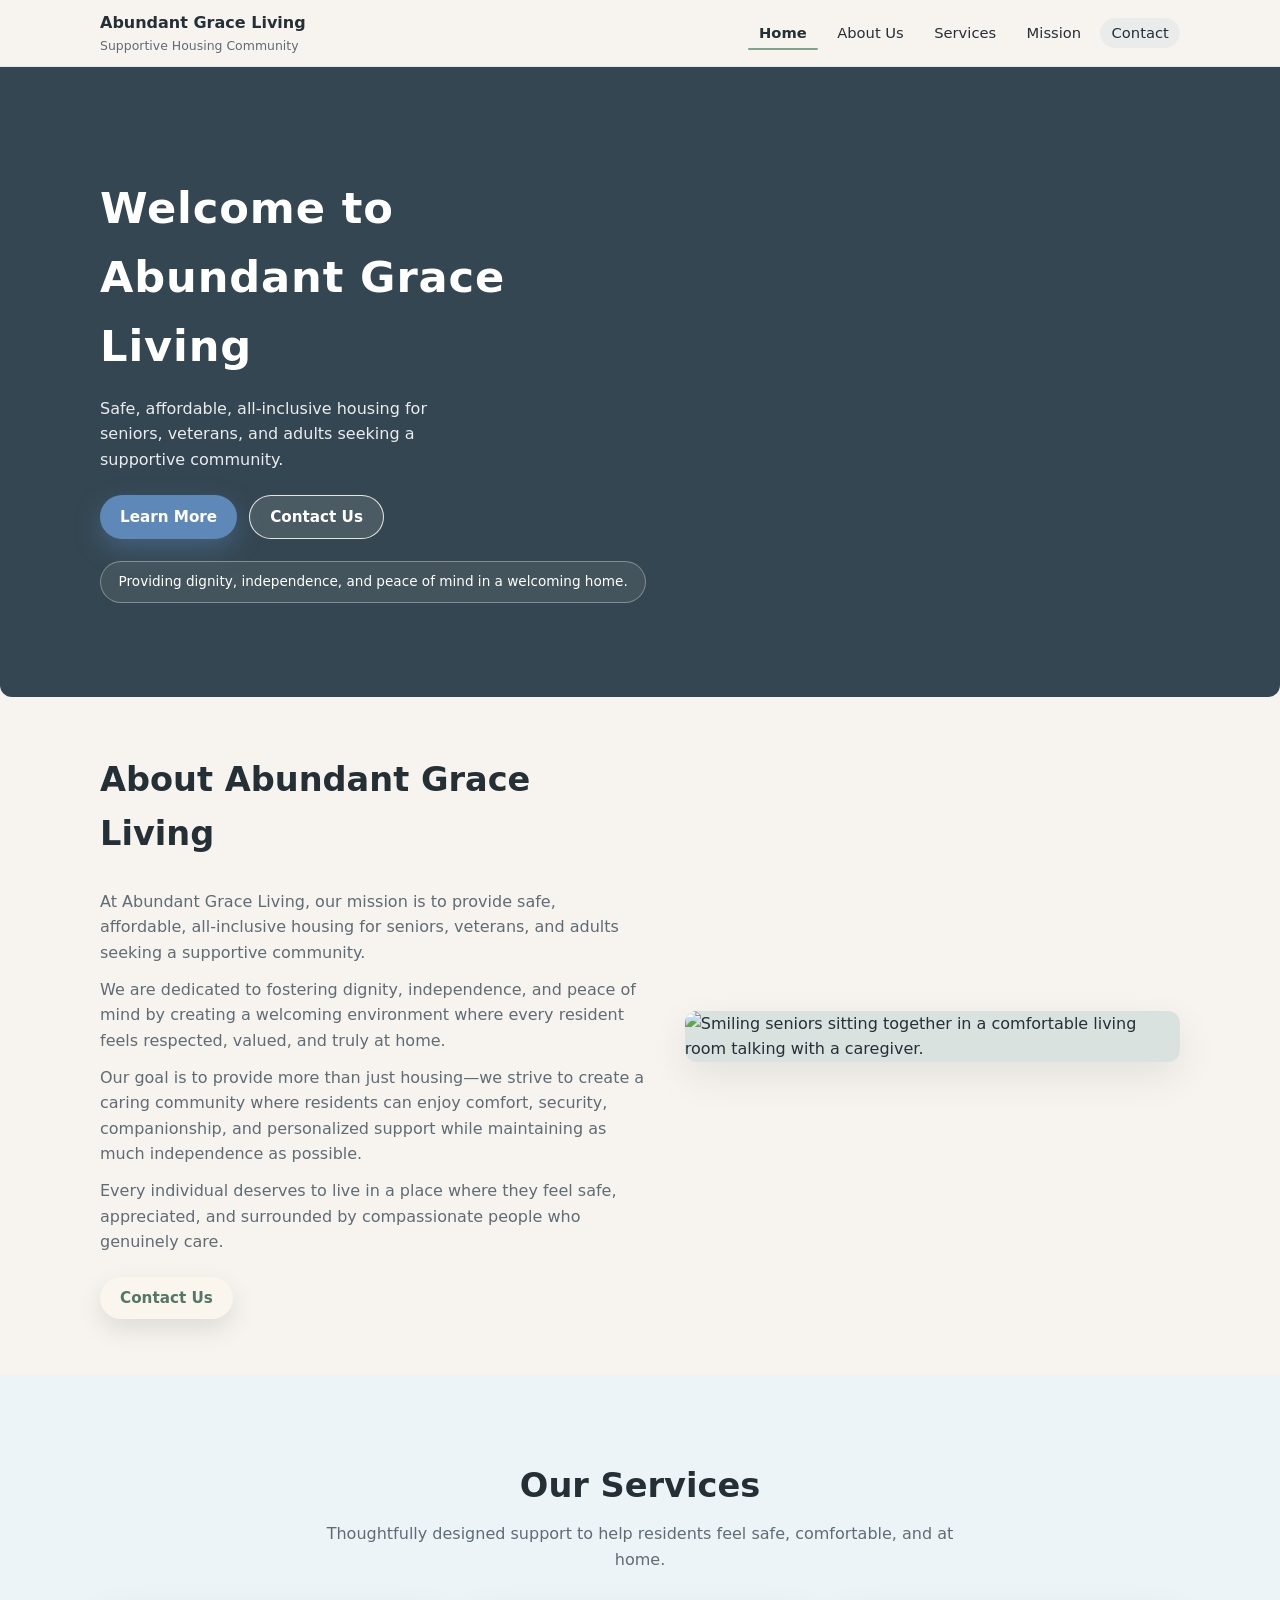
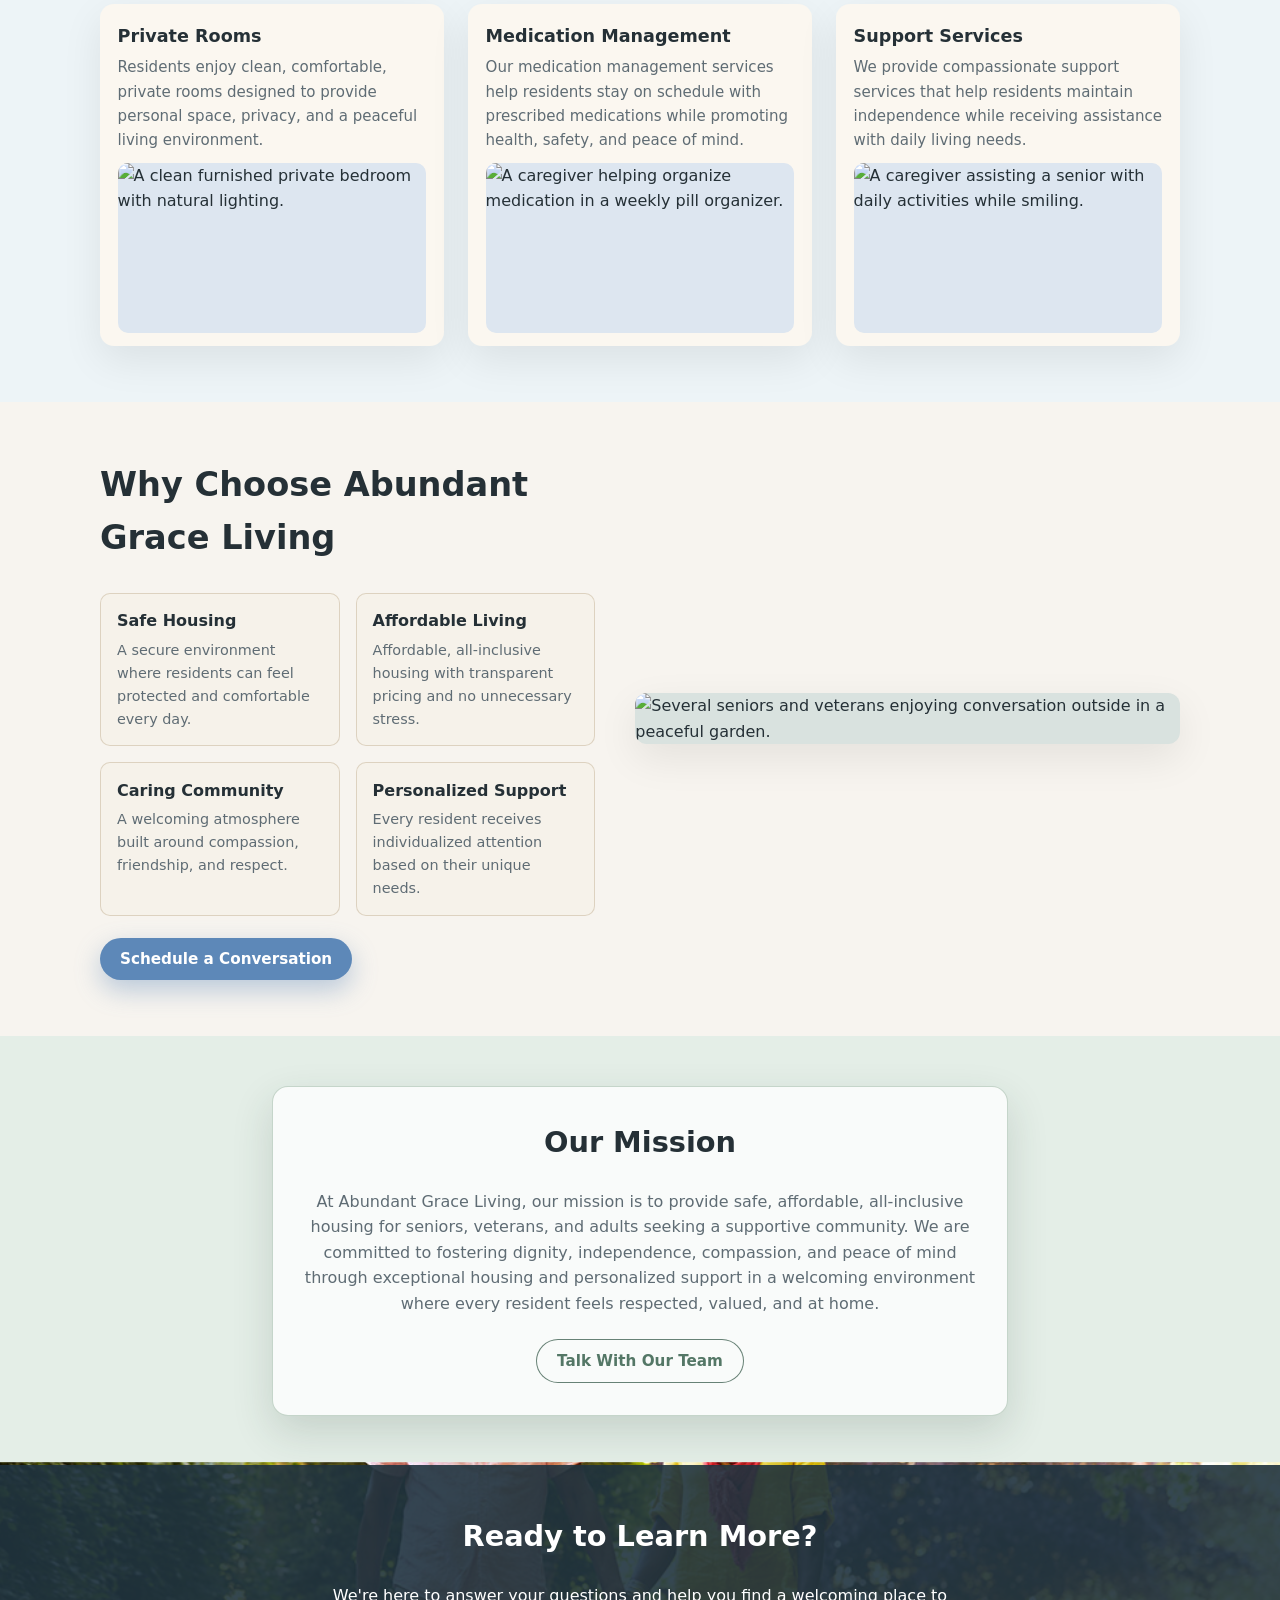
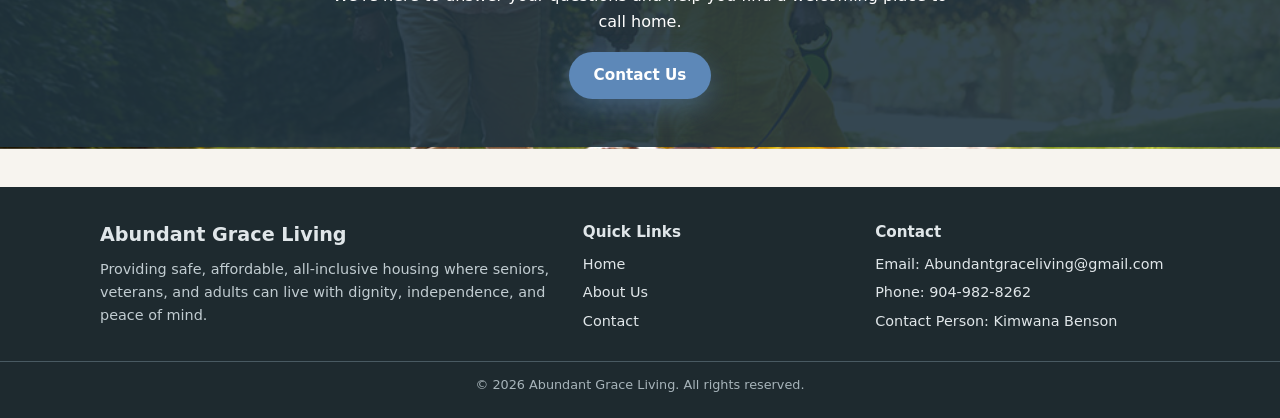
==== index.html @ 706b89cb "Update index.html" ====
<!DOCTYPE html>
<html lang="en">
<head>
  <meta charset="UTF-8" />
  <title>Abundant Grace Living | Safe, Supportive Housing Community</title>
  <meta name="viewport" content="width=device-width, initial-scale=1" />
  <meta
    name="description"
    content="Abundant Grace Living provides safe, affordable, all-inclusive housing for seniors, veterans, and adults seeking a supportive community."
  />
  <link rel="stylesheet" href="styles.css" />
</head>
<body>
  <header class="site-header" aria-label="Main navigation">
    <a class="skip-link" href="#main-content">Skip to main content</a>
    <div class="header-inner">
      <a href="index.html" class="brand" aria-label="Abundant Grace Living home">
        <div class="brand-text">
          <span class="brand-title">Abundant Grace Living</span>
          <span class="brand-subtitle">Supportive Housing Community</span>
        </div>
      </a>

      <button
        class="nav-toggle"
        aria-expanded="false"
        aria-label="Toggle navigation"
      >
        <span class="nav-toggle-bar"></span>
        <span class="nav-toggle-bar"></span>
        <span class="nav-toggle-bar"></span>
      </button>

      <nav class="main-nav" aria-label="Primary">
        <ul>
          <li><a href="index.html" class="nav-link nav-link-active">Home</a></li>
          <li><a href="#about" class="nav-link">About Us</a></li>
          <li><a href="#services" class="nav-link">Services</a></li>
          <li><a href="#mission" class="nav-link">Mission</a></li>
          <li><a href="contact.html" class="nav-link nav-link-accent">Contact</a></li>
        </ul>
      </nav>
    </div>
  </header>

  <main id="main-content">
    <!-- Hero -->
    <section
      class="hero"
      aria-labelledby="hero-heading"
    >
      <div class="hero-media" aria-hidden="true">
        <div
          class="hero-image"
          role="img"
          aria-label="A beautiful modern residential home at sunrise with happy seniors walking outside, green landscaping, and warm lighting."
          style="background-image: url('/AGLS/hero-home.jpg');"
        ></div>
        <div class="hero-overlay"></div>
      </div>
      <div class="hero-content container animate-on-scroll">
        <h1 id="hero-heading">Welcome to Abundant Grace Living</h1>
        <p class="hero-subtitle">
          Safe, affordable, all-inclusive housing for seniors, veterans, and adults
          seeking a supportive community.
        </p>
        <div class="hero-actions">
          <a href="#about" class="btn btn-primary">Learn More</a>
          <a href="contact.html" class="btn btn-outline">Contact Us</a>
        </div>
        <div class="hero-pill">
          Providing dignity, independence, and peace of mind in a welcoming home.
        </div>
      </div>
    </section>


    <section id="about" class="section section-light" aria-labelledby="about-heading">
      <div class="container section-grid">
        <div class="section-text animate-on-scroll">
          <h2 id="about-heading">About Abundant Grace Living</h2>
          <p>
            At Abundant Grace Living, our mission is to provide safe, affordable,
            all-inclusive housing for seniors, veterans, and adults seeking a
            supportive community.
          </p>
          <p>
            We are dedicated to fostering dignity, independence, and peace of mind
            by creating a welcoming environment where every resident feels
            respected, valued, and truly at home.
          </p>
          <p>
            Our goal is to provide more than just housing—we strive to create a
            caring community where residents can enjoy comfort, security,
            companionship, and personalized support while maintaining as much
            independence as possible.
          </p>
          <p>
            Every individual deserves to live in a place where they feel safe,
            appreciated, and surrounded by compassionate people who genuinely care.
          </p>
          <div class="inline-cta">
            <a href="contact.html" class="btn btn-secondary">Contact Us</a>
          </div>
        </div>
        <div class="section-media animate-on-scroll">
          <figure class="image-card">
            <img
              src="/AGLS/about-community.jpg"
              alt="Smiling seniors sitting together in a comfortable living room talking with a caregiver."
              loading="lazy"
            />
          </figure>
        </div>
      </div>
    </section>

    <section
      id="services"
      class="section section-soft"
      aria-labelledby="services-heading"
    >
      <div class="container">
        <header class="section-header animate-on-scroll">
          <h2 id="services-heading">Our Services</h2>
          <p>
            Thoughtfully designed support to help residents feel safe, comfortable,
            and at home.
          </p>
        </header>

        <div class="card-grid">
          <!-- Private Rooms -->
          <article class="service-card animate-on-scroll">
            <div class="service-body">
              <h3>Private Rooms</h3>
              <p>
                Residents enjoy clean, comfortable, private rooms designed to
                provide personal space, privacy, and a peaceful living
                environment.
              </p>
            </div>
            <figure class="service-image">
              <img
                src="/AGLS/private-room.jpg"
                alt="A clean furnished private bedroom with natural lighting."
                loading="lazy"
              />
            </figure>
          </article>

          <!-- Medication Management -->
          <article class="service-card animate-on-scroll">
            <div class="service-body">
              <h3>Medication Management</h3>
              <p>
                Our medication management services help residents stay on schedule
                with prescribed medications while promoting health, safety, and
                peace of mind.
              </p>
            </div>
            <figure class="service-image">
              <img
                src="/AGLS/medication-management.jpg"
                alt="A caregiver helping organize medication in a weekly pill organizer."
                loading="lazy"
              />
            </figure>
          </article>


          <article class="service-card animate-on-scroll">
            <div class="service-body">
              <h3>Support Services</h3>
              <p>
                We provide compassionate support services that help residents
                maintain independence while receiving assistance with daily living
                needs.
              </p>
            </div>
            <figure class="service-image">
              <img
                src="/AGLS/support-services.jpg"
                alt="A caregiver assisting a senior with daily activities while smiling."
                loading="lazy"
              />
            </figure>
          </article>
        </div>
      </div>
    </section>


    <section
      class="section section-light"
      aria-labelledby="why-heading"
    >
      <div class="container section-grid section-grid-reverse">
        <div class="section-text animate-on-scroll">
          <h2 id="why-heading">Why Choose Abundant Grace Living</h2>
          <div class="feature-grid">
            <article class="feature-card">
              <h3>Safe Housing</h3>
              <p>
                A secure environment where residents can feel protected and
                comfortable every day.
              </p>
            </article>
            <article class="feature-card">
              <h3>Affordable Living</h3>
              <p>
                Affordable, all-inclusive housing with transparent pricing and no
                unnecessary stress.
              </p>
            </article>
            <article class="feature-card">
              <h3>Caring Community</h3>
              <p>
                A welcoming atmosphere built around compassion, friendship, and
                respect.
              </p>
            </article>
            <article class="feature-card">
              <h3>Personalized Support</h3>
              <p>
                Every resident receives individualized attention based on their
                unique needs.
              </p>
            </article>
          </div>
          <div class="inline-cta">
            <a href="contact.html" class="btn btn-primary">Schedule a Conversation</a>
          </div>
        </div>
        <div class="section-media animate-on-scroll">
          <figure class="image-card">
            <img
              src="/AGLS/happy-residents.jpg"
              alt="Several seniors and veterans enjoying conversation outside in a peaceful garden."
              loading="lazy"
            />
          </figure>
        </div>
      </div>
    </section>

    <!-- Mission -->
    <section
      id="mission"
      class="section section-mission"
      aria-labelledby="mission-heading"
    >
      <div class="container mission-inner animate-on-scroll">
        <h2 id="mission-heading">Our Mission</h2>
        <p>
          At Abundant Grace Living, our mission is to provide safe, affordable,
          all-inclusive housing for seniors, veterans, and adults seeking a
          supportive community. We are committed to fostering dignity,
          independence, compassion, and peace of mind through exceptional housing
          and personalized support in a welcoming environment where every resident
          feels respected, valued, and at home.
        </p>
        <a href="contact.html" class="btn btn-outline-light">
          Talk With Our Team
        </a>
      </div>
    </section>

    <!-- Call to Action -->
    <section
      class="section section-cta"
      aria-labelledby="cta-heading"
    >
      <div
        class="cta-background"
        role="img"
        aria-label="A welcoming front entrance of a beautiful residential home with warm evening lighting."
        style="background-image: url('/cta-home.jpg');"
      ></div>
      <div class="cta-overlay"></div>
      <div class="container cta-inner animate-on-scroll">
        <h2 id="cta-heading">Ready to Learn More?</h2>
        <p>
          We're here to answer your questions and help you find a welcoming place
          to call home.
        </p>
        <a href="contact.html" class="btn btn-primary btn-lg">
          Contact Us
        </a>
      </div>
    </section>
  </main>

  <footer class="site-footer" aria-label="Footer">
    <div class="container footer-grid">
      <div class="footer-brand">
        <h2>Abundant Grace Living</h2>
        <p class="footer-mission">
          Providing safe, affordable, all-inclusive housing where seniors,
          veterans, and adults can live with dignity, independence, and peace of
          mind.
        </p>
      </div>

      <nav class="footer-nav" aria-label="Quick links">
        <h3>Quick Links</h3>
        <ul>
          <li><a href="index.html">Home</a></li>
          <li><a href="#about">About Us</a></li>
          <li><a href="contact.html">Contact</a></li>
        </ul>
      </nav>

      <div class="footer-contact">
        <h3>Contact</h3>
        <ul>
          <li>
            Email:
            <a href="mailto:Abundantgraceliving@gmail.com">Abundantgraceliving@gmail.com</a>
          </li>
          <li>
            Phone:
            <a href="tel:19049828262">904-982-8262</a>
          </li>
          <li>Contact Person: Kimwana Benson</li>
        </ul>
      </div>
    </div>
    <div class="footer-bottom">
      <span>&copy; <span id="year"></span> Abundant Grace Living. All rights reserved.</span>
    </div>
  </footer>

  <script type="module" src="scripts.js"></script>
</body>
</html>
---- styles.css ----
/* Base styles */

:root {
  --color-bg: #f7f4ef;
  --color-bg-soft: #edf4f7;
  --color-bg-mission: #e2ede6;
  --color-sage: #7fa48b;
  --color-sage-deep: #547766;
  --color-blue-soft: #5d88b8;
  --color-gold: #c79b4b;
  --color-text: #253036;
  --color-text-muted: #5f6c74;
  --color-white: #ffffff;
  --shadow-soft: 0 14px 40px rgba(0, 0, 0, 0.08);
  --radius-card: 14px;
  --radius-pill: 999px;
  --transition-fast: 0.18s ease-out;
  --transition-med: 0.25s ease;
  --max-width: 1120px;
}

*,
*::before,
*::after {
  box-sizing: border-box;
}

html {
  scroll-behavior: smooth;
}

body {
  margin: 0;
  font-family: system-ui, -apple-system, BlinkMacSystemFont, "Segoe UI",
    sans-serif;
  color: var(--color-text);
  background-color: var(--color-bg);
  line-height: 1.6;
}

/* Accessibility */

.skip-link {
  position: absolute;
  left: 0.75rem;
  top: 0.75rem;
  padding: 0.5rem 0.75rem;
  background: var(--color-blue-soft);
  color: var(--color-white);
  border-radius: 999px;
  transform: translateY(-150%);
  transition: transform var(--transition-fast);
  z-index: 1000;
}

.skip-link:focus {
  transform: translateY(0);
}

/* Layout */

.container {
  width: 100%;
  max-width: var(--max-width);
  margin: 0 auto;
  padding: 0 1.25rem;
}

.section {
  padding: 3.5rem 0;
}

.section-light {
  background-color: var(--color-bg);
}

.section-soft {
  background-color: var(--color-bg-soft);
}

.section-header {
  text-align: center;
  max-width: 40rem;
  margin: 0 auto 2rem;
}

.section-header h2 {
  font-size: clamp(1.7rem, 2vw + 1rem, 2.1rem);
  margin-bottom: 0.5rem;
}

.section-header p {
  color: var(--color-text-muted);
  margin: 0;
}

.section-grid {
  display: grid;
  grid-template-columns: minmax(0, 1.1fr) minmax(0, 1fr);
  gap: 2.5rem;
  align-items: center;
}

.section-grid-reverse {
  grid-template-columns: minmax(0, 1fr) minmax(0, 1.1fr);
}

.section-text h2 {
  font-size: clamp(1.7rem, 2vw + 1rem, 2.1rem);
  margin-top: 0;
}

.section-text p {
  margin: 0 0 0.7rem;
  color: var(--color-text-muted);
}

.section-media {
  display: flex;
  justify-content: center;
}

/* Header / nav */

.site-header {
  position: sticky;
  top: 0;
  z-index: 50;
  backdrop-filter: blur(12px);
  background: rgba(247, 244, 239, 0.92);
  border-bottom: 1px solid rgba(192, 204, 209, 0.4);
}

.header-inner {
  max-width: var(--max-width);
  margin: 0 auto;
  padding: 0.65rem 1.25rem;
  display: flex;
  align-items: center;
  justify-content: space-between;
  gap: 1rem;
}

/* Brand */

.brand {
  display: inline-flex;
  align-items: center;
  text-decoration: none;
  color: inherit;
  gap: 0.65rem;
}

.brand-mark {
  width: 32px;
  height: 32px;
  border-radius: 10px;
  background-color: #f5ede1;
  border: 1px solid rgba(162, 144, 112, 0.55);
  box-shadow: 0 6px 18px rgba(0, 0, 0, 0.15);
  display: flex;
  align-items: center;
  justify-content: center;
  font-weight: 700;
  font-size: 0.9rem;
  color: var(--color-sage-deep);
}

.brand-text {
  display: flex;
  flex-direction: column;
}

.brand-title {
  font-weight: 600;
  font-size: 1rem;
}

.brand-subtitle {
  font-size: 0.78rem;
  color: var(--color-text-muted);
}

/* Nav */

.main-nav ul {
  display: flex;
  align-items: center;
  gap: 0.5rem;
  margin: 0;
  padding: 0;
  list-style: none;
}

.nav-link {
  position: relative;
  padding: 0.4rem 0.7rem;
  border-radius: 999px;
  text-decoration: none;
  font-size: 0.92rem;
  color: var(--color-text);
  transition: background-color var(--transition-fast), color var(--transition-fast),
    box-shadow var(--transition-fast), transform var(--transition-fast);
}

.nav-link::after {
  content: "";
  position: absolute;
  inset: auto 0 -2px;
  height: 2px;
  border-radius: 999px;
  background: var(--color-sage);
  transform: scaleX(0);
  transform-origin: center;
  transition: transform var(--transition-fast);
}

.nav-link:hover::after {
  transform: scaleX(1);
}

.nav-link:hover {
  background-color: rgba(126, 164, 139, 0.08);
}

.nav-link-active {
  font-weight: 600;
}

.nav-link-active::after {
  transform: scaleX(1);
}

.nav-link-accent {
  background: rgba(95, 136, 184, 0.08);
  border-radius: 999px;
}

.nav-link-accent.nav-link-active {
  background: var(--color-blue-soft);
  color: var(--color-white);
  box-shadow: 0 8px 20px rgba(93, 136, 184, 0.35);
}

/* Nav toggle (mobile) */

.nav-toggle {
  border: none;
  background: transparent;
  padding: 0.2rem;
  cursor: pointer;
  display: none;
}

.nav-toggle-bar {
  display: block;
  width: 20px;
  height: 2px;
  margin: 3px 0;
  border-radius: 999px;
  background-color: var(--color-text);
  transition: transform var(--transition-fast), opacity var(--transition-fast);
}

/* Hero */

.hero {
  position: relative;
  min-height: clamp(460px, 70vh, 640px);
  display: flex;
  align-items: center;
  color: var(--color-white);
}

.hero-media {
  position: absolute;
  inset: 0;
  overflow: hidden;
  border-radius: 0 0 12px 12px;
}

.hero-image {
  position: absolute;
  inset: 0;
  background-size: cover;
  background-position: center;
  transform: scale(1.04);
  transform-origin: center;
  filter: saturate(1.1) contrast(1.05);
}

.hero-overlay {
  position: absolute;
  inset: 0;
  background-color: rgba(26, 46, 60, 0.88);
}

/* Hero content */

.hero-content {
  position: relative;
  z-index: 1;
  padding: 4.25rem 1.25rem 3.5rem;
}

.hero-content h1 {
  max-width: 18ch;
  font-size: clamp(2rem, 3vw + 1rem, 2.7rem);
  margin: 0 0 0.9rem;
  letter-spacing: 0.02em;
}

.hero-subtitle {
  max-width: 38ch;
  font-size: 1rem;
  margin: 0 0 1.4rem;
  color: rgba(249, 251, 252, 0.92);
}

.hero-actions {
  display: flex;
  flex-wrap: wrap;
  gap: 0.75rem;
  margin-bottom: 1.4rem;
}

.hero-pill {
  display: inline-flex;
  align-items: center;
  gap: 0.3rem;
  padding: 0.55rem 1.1rem;
  border-radius: var(--radius-pill);
  background: rgba(247, 244, 239, 0.08);
  border: 1px solid rgba(230, 225, 214, 0.4);
  font-size: 0.85rem;
}

/* Buttons */

.btn {
  display: inline-flex;
  align-items: center;
  justify-content: center;
  padding: 0.55rem 1.25rem;
  border-radius: 999px;
  border: none;
  font-size: 0.95rem;
  font-weight: 600;
  text-decoration: none;
  cursor: pointer;
  transition: transform var(--transition-fast), box-shadow var(--transition-fast),
    background-color var(--transition-fast), color var(--transition-fast);
}

.btn-primary {
  background-color: var(--color-blue-soft);
  color: var(--color-white);
  box-shadow: 0 10px 26px rgba(93, 136, 184, 0.4);
}

.btn-primary:hover {
  transform: translateY(-1px);
  box-shadow: 0 18px 40px rgba(93, 136, 184, 0.5);
}

.btn-outline {
  border: 1px solid rgba(248, 244, 238, 0.9);
  background: rgba(245, 243, 237, 0.12);
  color: var(--color-white);
}

.btn-outline:hover {
  background: rgba(245, 243, 237, 0.22);
}

.btn-secondary {
  background: #faf6ee;
  color: var(--color-sage-deep);
  box-shadow: 0 10px 26px rgba(0, 0, 0, 0.1);
}

.btn-secondary:hover {
  background: #f7f3ea;
}

.btn-outline-light {
  border: 1px solid rgba(78, 109, 94, 0.85);
  background: rgba(250, 252, 251, 0.06);
  color: var(--color-sage-deep);
}

.btn-outline-light:hover {
  background: rgba(250, 252, 251, 0.12);
}

.btn-lg {
  padding-inline: 1.55rem;
  padding-block: 0.7rem;
}

/* Inline CTA */

.inline-cta {
  margin-top: 1.4rem;
  display: flex;
  flex-wrap: wrap;
  align-items: center;
  gap: 0.75rem;
}

.inline-note {
  font-size: 0.88rem;
  color: var(--color-text-muted);
}

/* Cards / images */

.image-card {
  border-radius: 12px;
  overflow: hidden;
  background: #d9e2df;
  box-shadow: var(--shadow-soft);
  margin: 0;
}

.image-card img {
  width: 100%;
  height: 100%;
  display: block;
  object-fit: cover;
}

/* Services */

.card-grid {
  display: grid;
  grid-template-columns: repeat(3, minmax(0, 1fr));
  gap: 1.5rem;
}

.service-card {
  background: #fbf7f0;
  border-radius: 14px;
  box-shadow: var(--shadow-soft);
  padding: 1.1rem 1.1rem 0.8rem;
  display: grid;
  grid-template-columns: auto;
  grid-template-rows: auto auto;
  gap: 0.7rem;
  min-height: 100%;
  transition: transform var(--transition-med), box-shadow var(--transition-med);
}

.service-card:hover {
  transform: translateY(-4px);
  box-shadow: 0 20px 46px rgba(0, 0, 0, 0.12);
}

.service-icon {
  width: 38px;
  height: 38px;
  border-radius: 12px;
  background-color: #f5ede1;
  display: flex;
  align-items: center;
  justify-content: center;
  color: var(--color-gold);
  font-size: 1.3rem;
}

.service-body h3 {
  font-size: 1.1rem;
  margin: 0 0 0.35rem;
}

.service-body p {
  margin: 0;
  color: var(--color-text-muted);
  font-size: 0.94rem;
}

.service-image {
  margin: 0;
  border-radius: 10px;
  overflow: hidden;
  background: #dde6f0;
}

.service-image img {
  display: block;
  width: 100%;
  height: 170px;
  object-fit: cover;
}

/* Simple icons using pseudo graphics */

.icon-bed::before,
.icon-medical::before,
.icon-hands::before {
  content: "";
  display: block;
}

.icon-bed::before {
  width: 22px;
  height: 14px;
  border-radius: 5px;
  background: linear-gradient(135deg, #f9f5ee, #f0e2cd);
  box-shadow: inset 0 0 0 1px rgba(164, 139, 101, 0.35);
  position: relative;
}

.icon-medical::before {
  width: 18px;
  height: 18px;
  border-radius: 6px;
  background: linear-gradient(145deg, #f7f2f2, #f2dcdc);
  box-shadow: inset 0 0 0 1px rgba(182, 114, 114, 0.5);
}

.icon-medical::after {
  content: "";
  position: relative;
  display: block;
  width: 10px;
  height: 2px;
  background: #b65151;
  border-radius: 999px;
  box-shadow: 0 4px 0 #b65151;
  top: -7px;
  left: 4px;
}

.icon-hands::before {
  width: 22px;
  height: 14px;
  border-radius: 999px 999px 4px 4px;
  background: linear-gradient(145deg, #f5ebe0, #e7d1ba);
  box-shadow: inset 0 -1px 0 rgba(161, 122, 82, 0.6);
}

/* Features */

.feature-grid {
  display: grid;
  grid-template-columns: repeat(2, minmax(0, 1fr));
  gap: 1rem;
  margin-top: 1.5rem;
}

.feature-card {
  background: #f6f2ea;
  border-radius: 10px;
  padding: 0.9rem 1rem;
  border: 1px solid rgba(206, 191, 166, 0.6);
}

.feature-card h3 {
  margin: 0 0 0.3rem;
  font-size: 1rem;
}

.feature-card p {
  margin: 0;
  color: var(--color-text-muted);
  font-size: 0.9rem;
}

/* Mission */

.section-mission {
  background: #e4eee7;
  padding: 3.1rem 0;
}

.mission-inner {
  max-width: 46rem;
  margin: 0 auto;
  text-align: center;
  background: #f9fbfa;
  border-radius: 16px;
  padding: 2rem 1.8rem;
  border: 1px solid rgba(163, 189, 171, 0.6);
  box-shadow: 0 16px 40px rgba(38, 61, 51, 0.16);
}

.mission-inner h2 {
  margin-top: 0;
  font-size: 1.8rem;
}

.mission-inner p {
  margin: 0 0 1.4rem;
  color: var(--color-text-muted);
}

/* CTA */

.section-cta {
  position: relative;
  padding: 3rem 0;
  color: var(--color-white);
}

.cta-background {
  position: absolute;
  inset: 0;
  background-size: cover;
  background-position: center;
  filter: saturate(1.02) contrast(1.03);
  transform: scale(1.02);
}

.cta-overlay {
  position: absolute;
  inset: 0;
  background-color: rgba(32, 51, 64, 0.9);
}

.cta-inner {
  position: relative;
  z-index: 1;
  max-width: 42rem;
  text-align: center;
}

.cta-inner h2 {
  margin-top: 0;
  font-size: 1.8rem;
}

.cta-inner p {
  margin: 0 0 1.1rem;
}

/* Contact hero */

.contact-hero {
  position: relative;
  color: var(--color-white);
  padding: 3.4rem 0 2.3rem;
}

.contact-hero-image {
  position: absolute;
  inset: 0;
  background-size: cover;
  background-position: center;
  transform: scale(1.02);
}

.contact-hero-overlay {
  position: absolute;
  inset: 0;
  background-color: rgba(30, 49, 61, 0.92);
}

.contact-hero-inner {
  position: relative;
  z-index: 1;
  max-width: 40rem;
}

.contact-hero-inner h1 {
  font-size: clamp(1.7rem, 2.4vw + 1rem, 2.2rem);
  margin: 0 0 0.7rem;
}

.contact-hero-inner p {
  margin: 0;
  color: #e9f0f5;
}

/* Contact grid */

.contact-grid {
  display: grid;
  grid-template-columns: minmax(0, 0.9fr) minmax(0, 1.1fr);
  gap: 2rem;
  align-items: flex-start;
}

.contact-info h2 {
  margin-top: 0;
}

.contact-info p {
  color: var(--color-text-muted);
}

.contact-list {
  list-style: none;
  padding: 0;
  margin: 1.1rem 0 0.5rem;
}

.contact-list li {
  margin-bottom: 0.7rem;
}

.contact-label {
  display: block;
  font-size: 0.82rem;
  text-transform: uppercase;
  letter-spacing: 0.06em;
  color: var(--color-text-muted);
}

.contact-value {
  display: inline-block;
  font-size: 0.98rem;
  color: var(--color-text);
  text-decoration: none;
}

.contact-value:hover {
  text-decoration: underline;
}

.contact-note {
  font-size: 0.86rem;
  color: var(--color-text-muted);
}

/* Contact form */

.contact-form-card {
  background: #fbf7f0;
  border-radius: 14px;
  padding: 1.4rem 1.4rem 1.5rem;
  box-shadow: var(--shadow-soft);
  border: 1px solid rgba(189, 205, 213, 0.6);
}

.contact-form-card h2 {
  margin-top: 0;
  margin-bottom: 0.8rem;
}

.contact-form {
  display: grid;
  gap: 0.8rem;
}

.form-row {
  display: flex;
  flex-direction: column;
  gap: 0.25rem;
}

.form-row label {
  font-size: 0.9rem;
  font-weight: 500;
}

.form-row input,
.form-row textarea {
  border-radius: 12px;
  border: 1px solid rgba(162, 180, 192, 0.8);
  padding: 0.55rem 0.7rem;
  font: inherit;
  background: #fbfbfb;
  transition: border-color var(--transition-fast),
    box-shadow var(--transition-fast), background-color var(--transition-fast);
}

.form-row input:focus,
.form-row textarea:focus {
  outline: none;
  border-color: var(--color-blue-soft);
  background: #ffffff;
  box-shadow: 0 0 0 3px rgba(93, 136, 184, 0.2);
}

.form-row textarea {
  resize: vertical;
}

.form-helper {
  font-size: 0.8rem;
  color: var(--color-text-muted);
  margin-top: 0.4rem;
}

.form-status {
  margin-top: 0.5rem;
  font-size: 0.85rem;
}

/* FAQ */

.faq-list {
  max-width: 48rem;
  margin: 0 auto;
  display: grid;
  gap: 0.7rem;
}

.faq-item {
  background: var(--color-white);
  border-radius: 16px;
  border: 1px solid rgba(189, 205, 213, 0.8);
  box-shadow: 0 14px 32px rgba(0, 0, 0, 0.06);
}

.faq-question {
  width: 100%;
  padding: 0.8rem 1rem;
  border: none;
  background: transparent;
  display: flex;
  align-items: center;
  justify-content: space-between;
  text-align: left;
  font: inherit;
  cursor: pointer;
}

.faq-question span:first-child {
  font-size: 0.98rem;
}

.faq-icon {
  font-weight: 700;
  font-size: 1.2rem;
  color: var(--color-sage-deep);
}

.faq-answer {
  padding: 0 1rem 0.8rem;
  border-top: 1px solid rgba(210, 220, 225, 0.8);
}

.faq-answer p {
  margin: 0.6rem 0 0;
  font-size: 0.92rem;
  color: var(--color-text-muted);
}

/* Footer */

.site-footer {
  background: #1e2a2f;
  color: #e0e6e9;
  padding: 2.1rem 0 1.4rem;
  margin-top: 2.5rem;
}

.footer-grid {
  display: grid;
  grid-template-columns: minmax(0, 1.2fr) minmax(0, 0.7fr) minmax(0, 0.8fr);
  gap: 1.6rem;
}

.footer-brand h2 {
  margin: 0 0 0.4rem;
  font-size: 1.2rem;
}

.footer-mission {
  margin: 0;
  font-size: 0.9rem;
  color: #c1ccd1;
}

.footer-nav h3,
.footer-contact h3 {
  margin: 0 0 0.5rem;
  font-size: 0.95rem;
}

.footer-nav ul,
.footer-contact ul {
  list-style: none;
  padding: 0;
  margin: 0;
}

.footer-nav li,
.footer-contact li {
  margin-bottom: 0.35rem;
  font-size: 0.9rem;
}

.footer-nav a,
.footer-contact a {
  color: inherit;
  text-decoration: none;
}

.footer-nav a:hover,
.footer-contact a:hover {
  text-decoration: underline;
}

.footer-bottom {
  margin-top: 1.4rem;
  border-top: 1px solid rgba(103, 123, 132, 0.6);
  padding-top: 0.8rem;
  font-size: 0.8rem;
  text-align: center;
  color: #a7b4ba;
}

/* Animations */

@keyframes fade-up {
  from {
    opacity: 0;
    transform: translateY(16px);
  }
  to {
    opacity: 1;
    transform: translateY(0);
  }
}

.animate-on-scroll {
  opacity: 0;
  transform: translateY(10px);
  transition: opacity 0.35s ease-out, transform 0.35s ease-out;
}

.animate-on-scroll.is-visible {
  opacity: 1;
  transform: translateY(0);
}

/* Responsive */

@media (max-width: 900px) {
  .section {
    padding: 3rem 0;
  }

  .header-inner {
    padding-inline: 1rem;
  }

  .nav-toggle {
    display: inline-block;
  }

  .main-nav {
    position: absolute;
    top: 100%;
    right: 0;
    left: 0;
    background: rgba(248, 245, 240, 0.98);
    border-bottom: 1px solid rgba(192, 204, 209, 0.5);
    transform-origin: top;
    transform: scaleY(0.9);
    opacity: 0;
    visibility: hidden;
    pointer-events: none;
    transition: opacity var(--transition-fast),
      transform var(--transition-fast), visibility var(--transition-fast);
  }

  .main-nav.open {
    opacity: 1;
    visibility: visible;
    pointer-events: auto;
    transform: scaleY(1);
  }

  .main-nav ul {
    flex-direction: column;
    align-items: flex-start;
    padding: 0.5rem 1rem 0.8rem;
    gap: 0.2rem;
  }

  .nav-link {
    padding: 0.45rem 0.6rem;
  }

  .section-grid,
  .section-grid-reverse {
    grid-template-columns: minmax(0, 1fr);
  }

  .card-grid {
    grid-template-columns: minmax(0, 1fr);
  }

  .feature-grid {
    grid-template-columns: minmax(0, 1fr);
  }

  .contact-grid {
    grid-template-columns: minmax(0, 1fr);
  }

  .footer-grid {
    grid-template-columns: minmax(0, 1fr);
  }

  .hero-content {
    padding-top: 3.4rem;
    padding-bottom: 2.6rem;
  }

  .hero {
    min-height: 420px;
  }

  .contact-hero {
    padding-top: 3.1rem;
  }
}

@media (max-width: 600px) {
  .hero-content h1 {
    font-size: 1.9rem;
  }

  .hero-subtitle {
    font-size: 0.96rem;
  }

  .service-image img {
    height: 150px;
  }

  .mission-inner {
    padding-inline: 1.2rem;
  }
}

/* Small adjustments for prefers-reduced-motion */

@media (prefers-reduced-motion: reduce) {
  html {
    scroll-behavior: auto;
  }

  *,
  *::before,
  *::after {
    scroll-behavior: auto !important;
    animation-duration: 0.001ms !important;
    animation-iteration-count: 1 !important;
    transition-duration: 0.001ms !important;
  }
}
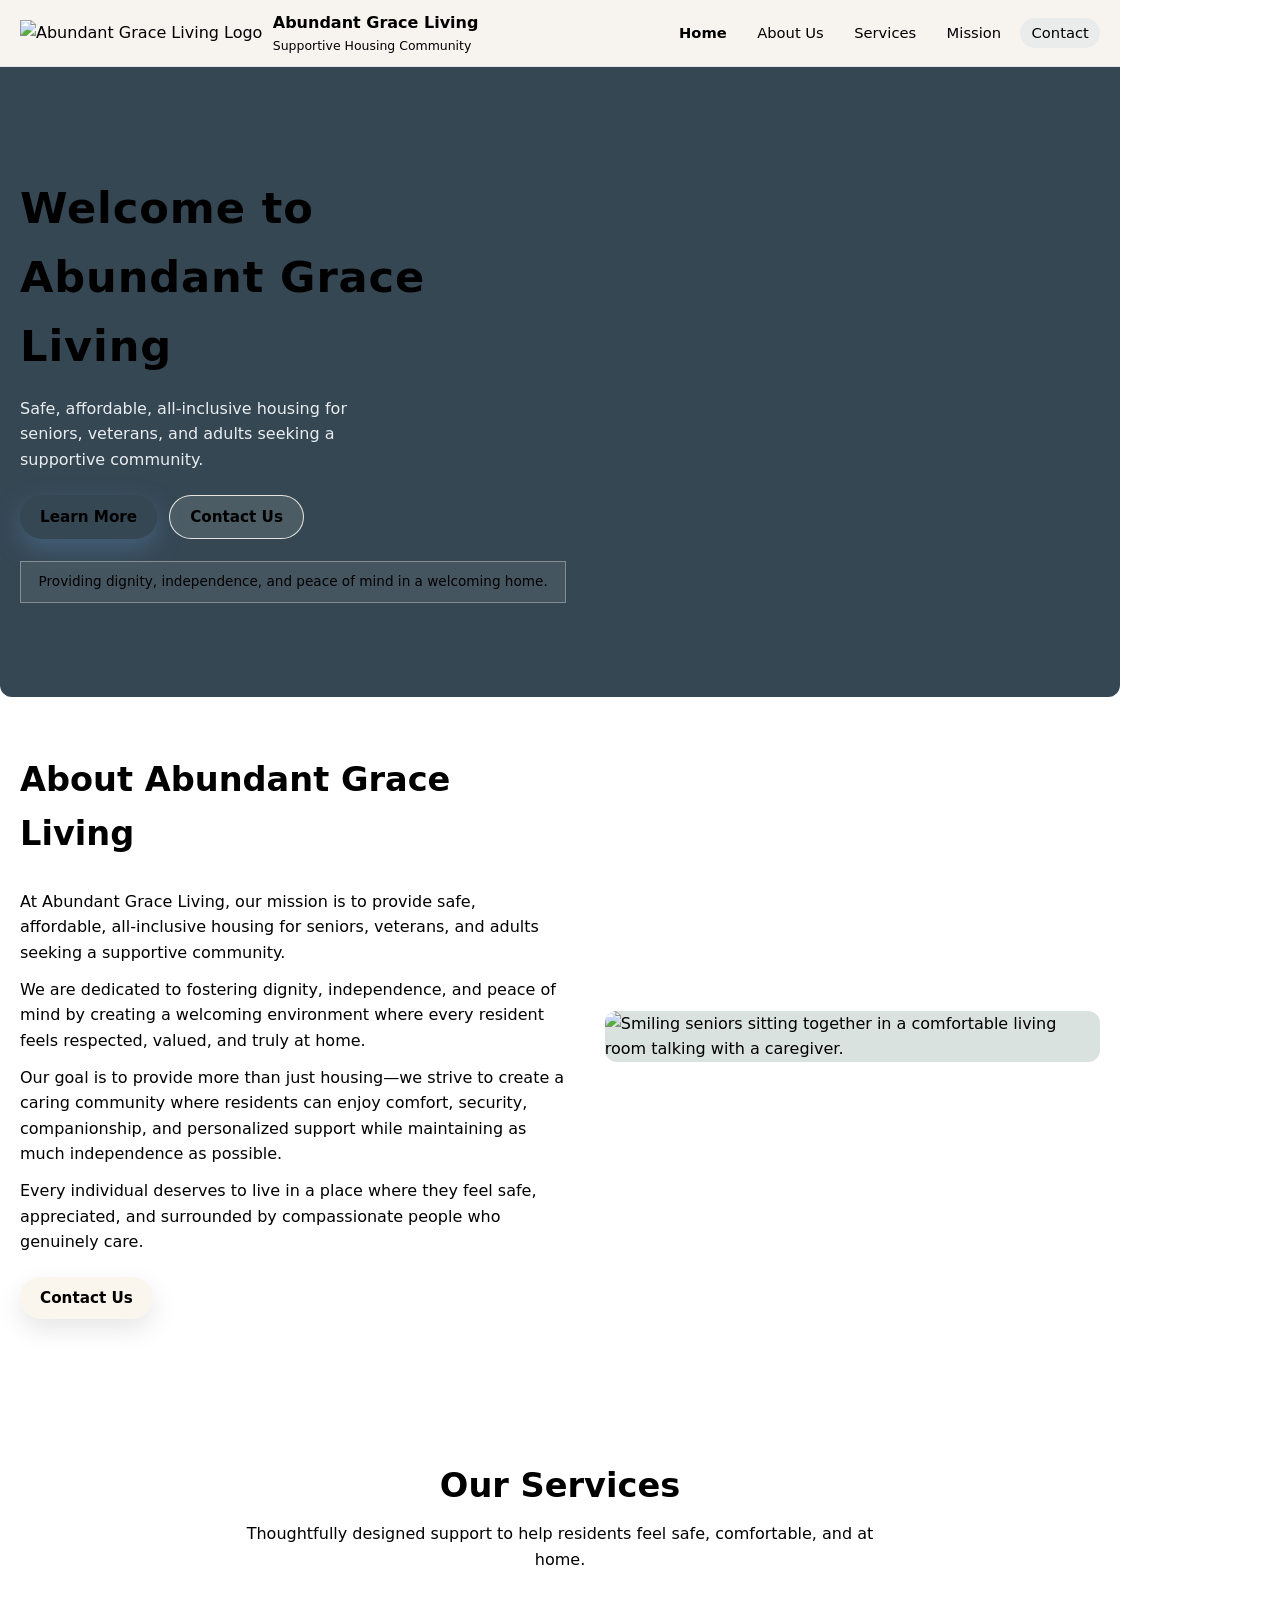
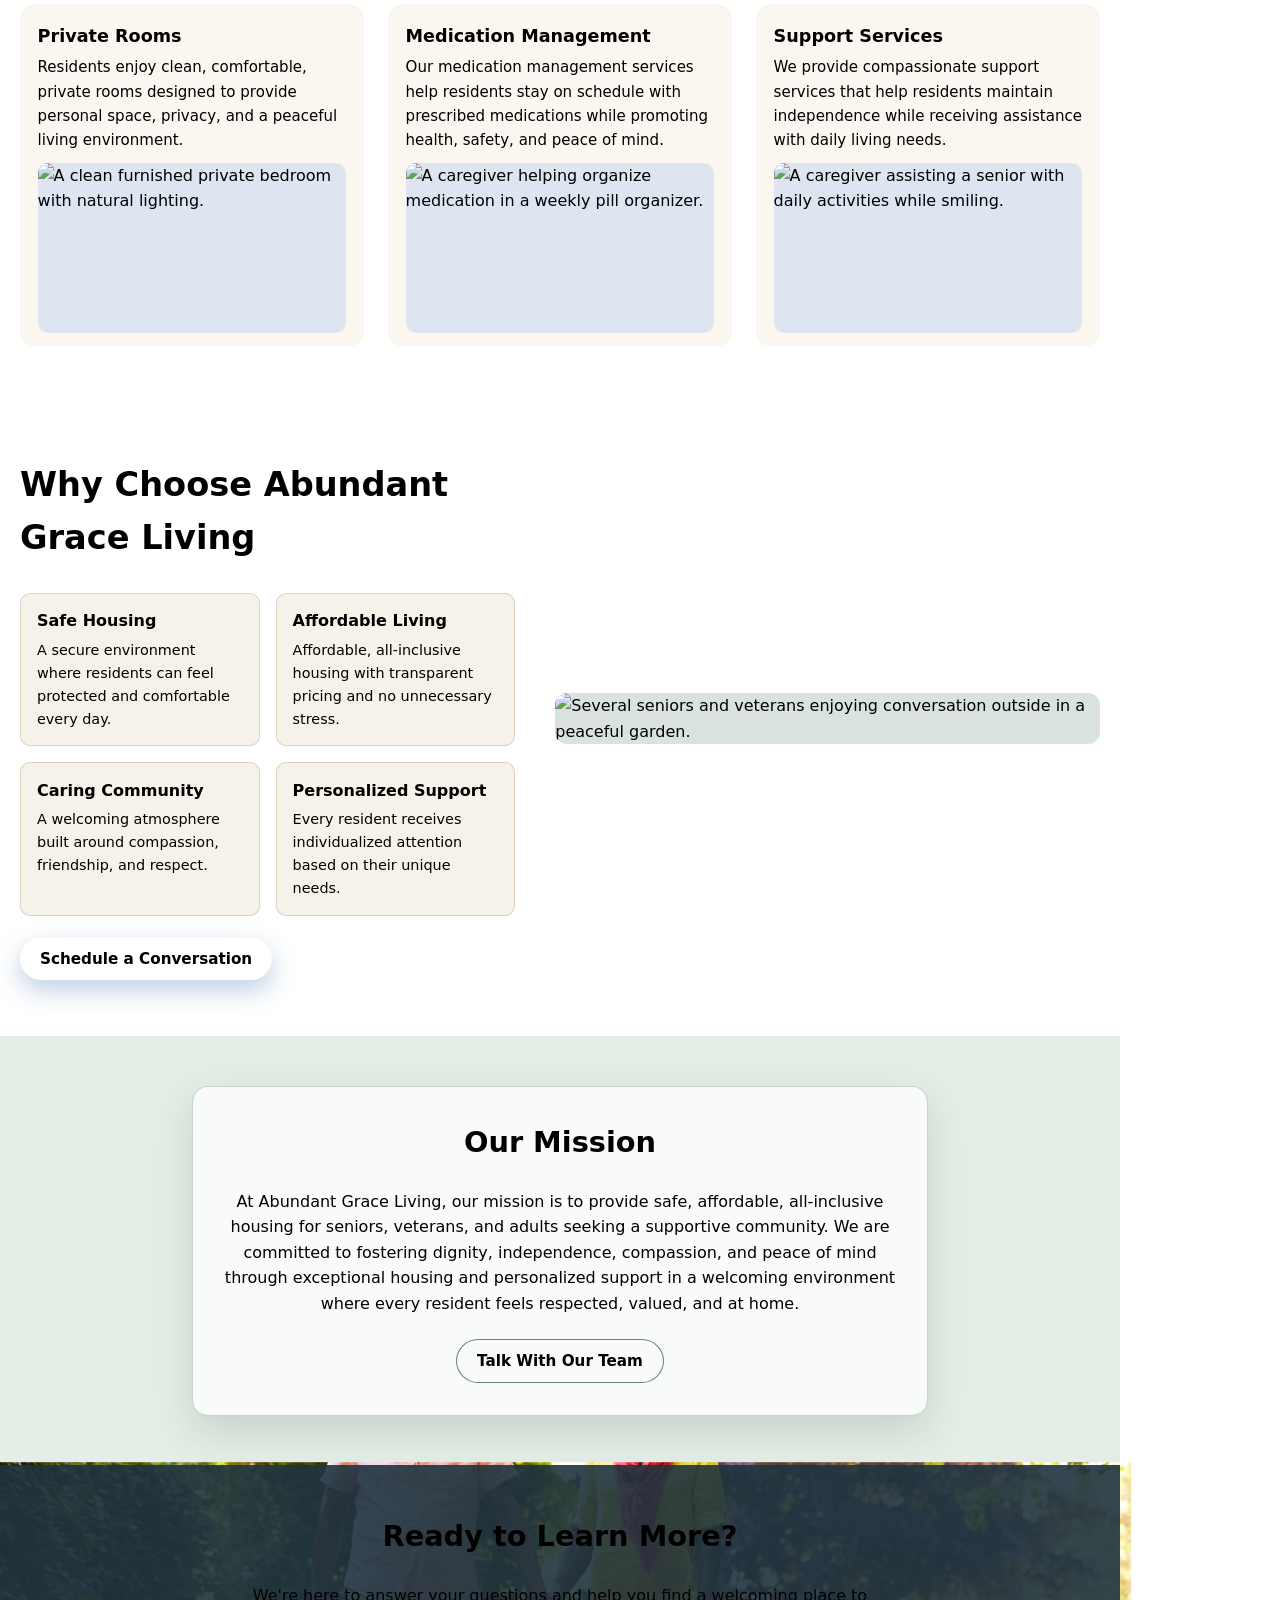
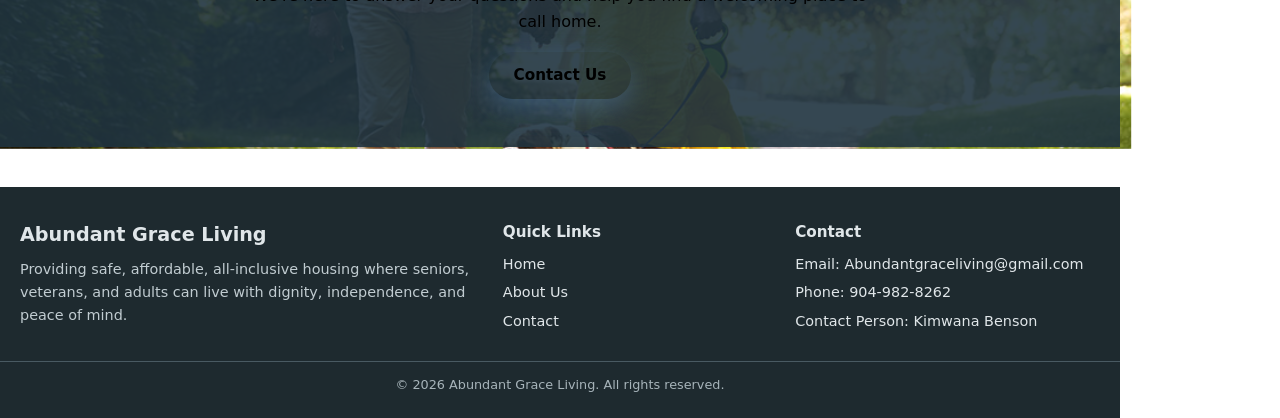
==== commit 9452d33f: "Update index.html" ====
--- a/index.html
+++ b/index.html
@@ -14,12 +14,18 @@
   <header class="site-header" aria-label="Main navigation">
     <a class="skip-link" href="#main-content">Skip to main content</a>
     <div class="header-inner">
-      <a href="index.html" class="brand" aria-label="Abundant Grace Living home">
-        <div class="brand-text">
-          <span class="brand-title">Abundant Grace Living</span>
-          <span class="brand-subtitle">Supportive Housing Community</span>
-        </div>
-      </a>
+     <a href="index.html" class="brand" aria-label="Abundant Grace Living home">
+  <img
+    src="/AGLS/logo2.png"
+    alt="Abundant Grace Living Logo"
+    class="site-logo"
+  />
+
+  <div class="brand-text">
+    <span class="brand-title">Abundant Grace Living</span>
+    <span class="brand-subtitle">Supportive Housing Community</span>
+  </div>
+</a>
 
       <button
         class="nav-toggle"
--- a/styles.css
+++ b/styles.css
@@ -1,22 +1,35 @@
 /* Base styles */
 
 :root {
-  --color-bg: #f7f4ef;
-  --color-bg-soft: #edf4f7;
-  --color-bg-mission: #e2ede6;
-  --color-sage: #7fa48b;
-  --color-sage-deep: #547766;
-  --color-blue-soft: #5d88b8;
-  --color-gold: #c79b4b;
-  --color-text: #253036;
-  --color-text-muted: #5f6c74;
-  --color-white: #ffffff;
-  --shadow-soft: 0 14px 40px rgba(0, 0, 0, 0.08);
-  --radius-card: 14px;
-  --radius-pill: 999px;
-  --transition-fast: 0.18s ease-out;
-  --transition-med: 0.25s ease;
-  --max-width: 1120px;
+  /* Brand Colors */
+  color-bg: #F7F3EB;              /* Ivory background */
+  color-bg-soft: #FCF9F3;
+  color-bg-mission: #F4F0E6;
+
+  /* Greens (from logo) */
+  color-sage: #7C8F73;            /* Light sage leaves */
+  color-sage-deep: #0F3B33;       /* Main logo green */
+
+  /* Golds (from logo) */
+  color-gold: #B8862E;            /* Primary gold */
+  color-gold-light: #C79A4A;
+  color-gold-dark: #9D6F1F;
+
+  /* Text */
+  color-text: #1E302A;
+  color-text-muted: #5F6A63;
+  color-white: #FFFFFF;
+
+  /* Effects */
+  shadow-soft: 0 14px 40px rgba(15, 59, 51, 0.10);
+
+  radius-card: 14px;
+  radius-pill: 999px;
+
+  transition-fast: .18s ease-out;
+  transition-med: .25s ease;
+
+  max-width: 1120px;
 }
 
 *,
@@ -1044,4 +1057,4 @@
     animation-iteration-count: 1 !important;
     transition-duration: 0.001ms !important;
   }
-}+}
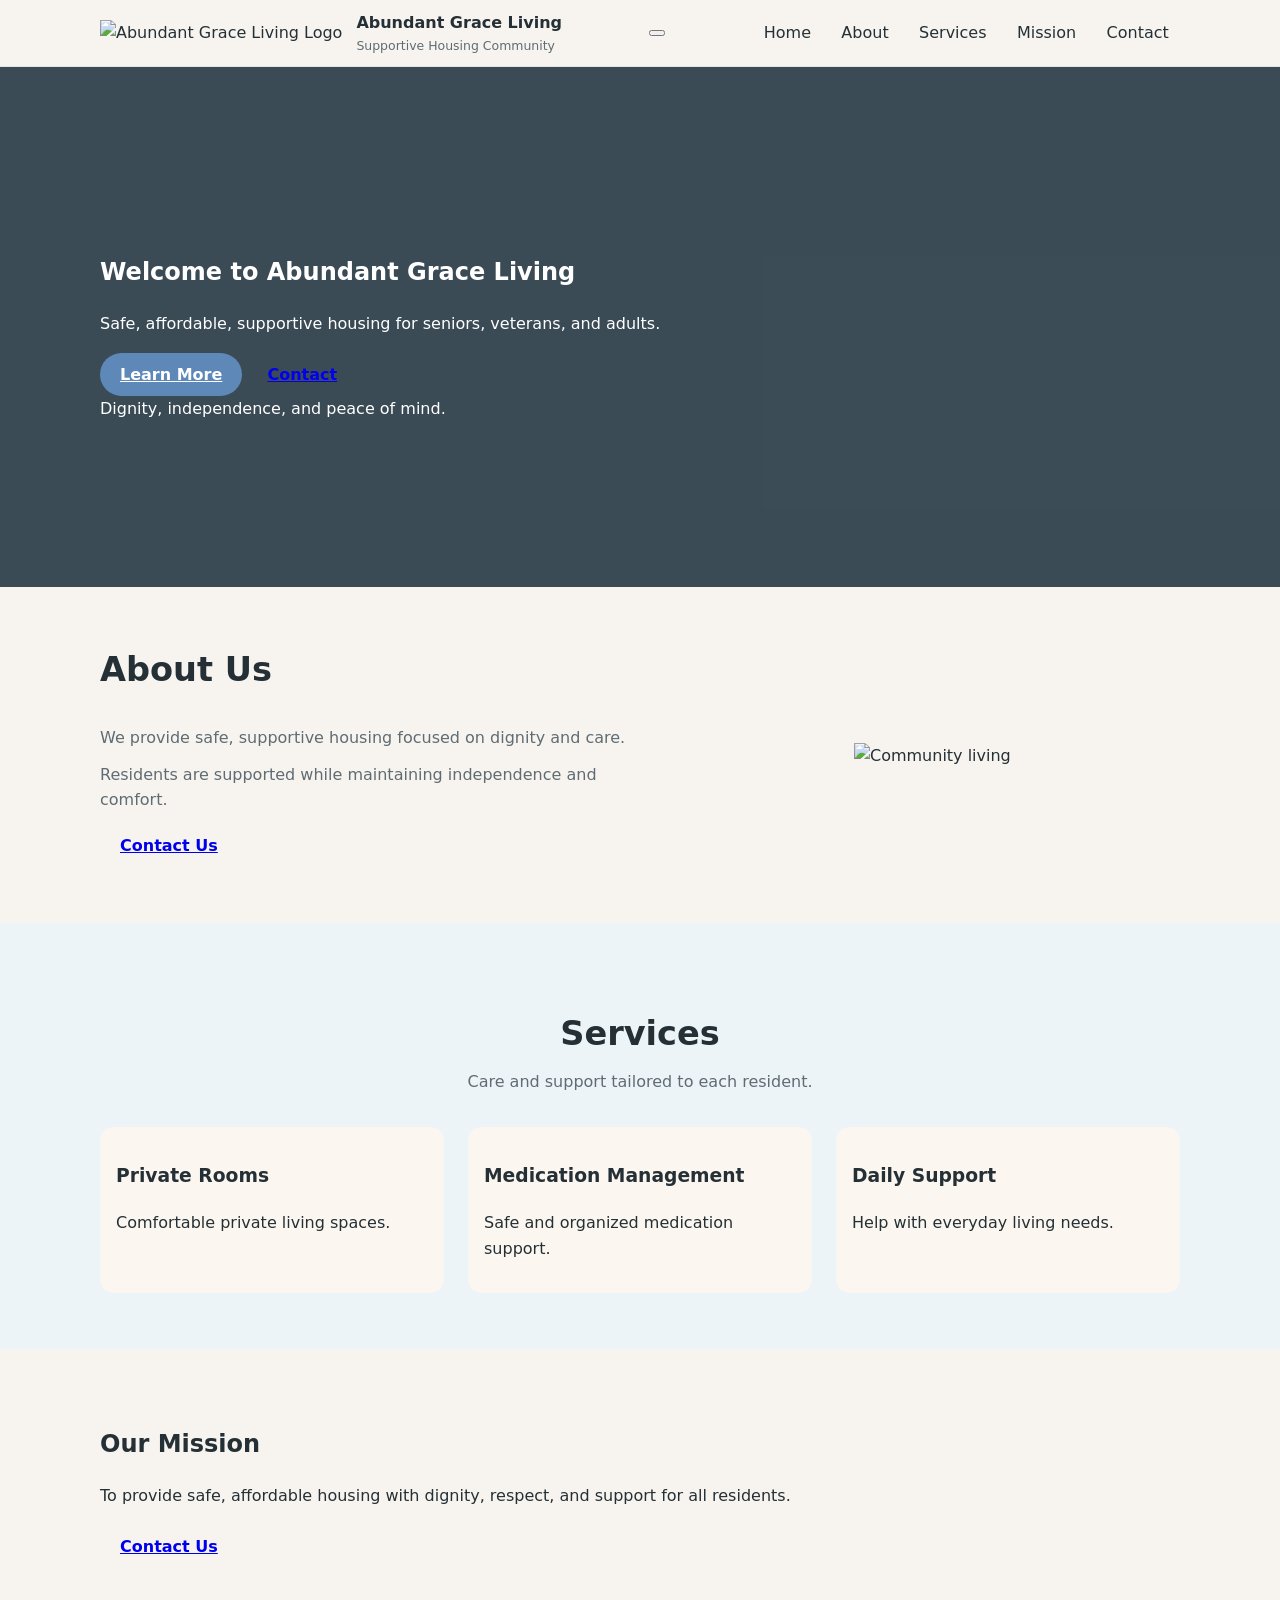
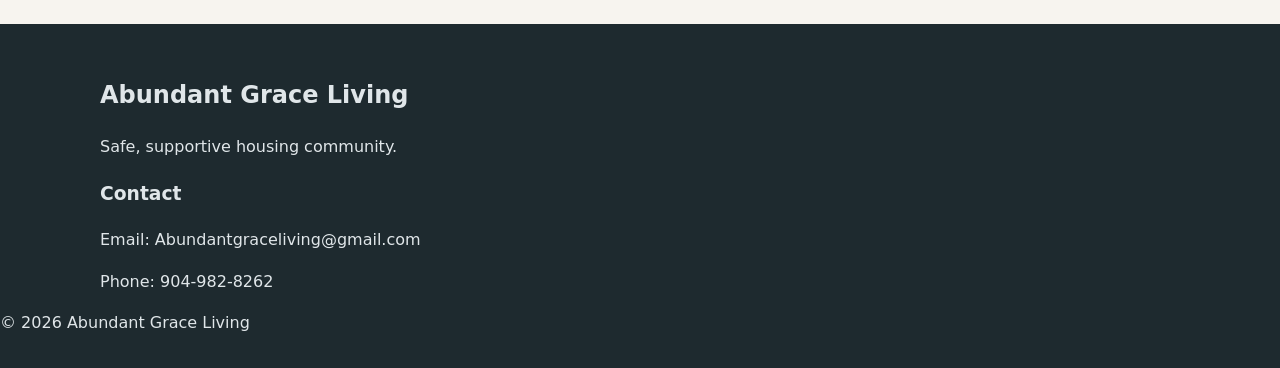
==== commit af743168: "Update index.html" ====
--- a/index.html
+++ b/index.html
@@ -6,337 +6,163 @@
   <meta name="viewport" content="width=device-width, initial-scale=1" />
   <meta
     name="description"
-    content="Abundant Grace Living provides safe, affordable, all-inclusive housing for seniors, veterans, and adults seeking a supportive community."
+    content="Abundant Grace Living provides safe, affordable housing for seniors, veterans, and adults."
   />
   <link rel="stylesheet" href="styles.css" />
 </head>
+
 <body>
-  <header class="site-header" aria-label="Main navigation">
-    <a class="skip-link" href="#main-content">Skip to main content</a>
-    <div class="header-inner">
-     <a href="index.html" class="brand" aria-label="Abundant Grace Living home">
-  <img
-    src="/AGLS/logo2.png"
-    alt="Abundant Grace Living Logo"
-    class="site-logo"
-  />
 
-  <div class="brand-text">
-    <span class="brand-title">Abundant Grace Living</span>
-    <span class="brand-subtitle">Supportive Housing Community</span>
+<header class="site-header">
+  <a class="skip-link" href="#main-content">Skip to main content</a>
+
+  <div class="header-inner container">
+
+    <a href="index.html" class="brand">
+      <img src="AGLS/logo2.png" alt="Abundant Grace Living Logo" class="site-logo" />
+
+      <div class="brand-text">
+        <span class="brand-title">Abundant Grace Living</span>
+        <span class="brand-subtitle">Supportive Housing Community</span>
+      </div>
+    </a>
+
+    <button class="nav-toggle" aria-label="Toggle navigation">
+      <span class="nav-toggle-bar"></span>
+      <span class="nav-toggle-bar"></span>
+      <span class="nav-toggle-bar"></span>
+    </button>
+
+    <nav class="main-nav">
+      <ul>
+        <li><a href="index.html" class="nav-link nav-link-active">Home</a></li>
+        <li><a href="#about" class="nav-link">About</a></li>
+        <li><a href="#services" class="nav-link">Services</a></li>
+        <li><a href="#mission" class="nav-link">Mission</a></li>
+        <li><a href="contact.html" class="nav-link nav-link-accent">Contact</a></li>
+      </ul>
+    </nav>
+
   </div>
-</a>
+</header>
 
-      <button
-        class="nav-toggle"
-        aria-expanded="false"
-        aria-label="Toggle navigation"
-      >
-        <span class="nav-toggle-bar"></span>
-        <span class="nav-toggle-bar"></span>
-        <span class="nav-toggle-bar"></span>
-      </button>
+<main id="main-content">
 
-      <nav class="main-nav" aria-label="Primary">
-        <ul>
-          <li><a href="index.html" class="nav-link nav-link-active">Home</a></li>
-          <li><a href="#about" class="nav-link">About Us</a></li>
-          <li><a href="#services" class="nav-link">Services</a></li>
-          <li><a href="#mission" class="nav-link">Mission</a></li>
-          <li><a href="contact.html" class="nav-link nav-link-accent">Contact</a></li>
-        </ul>
-      </nav>
+<!-- HERO -->
+<section class="hero">
+  <div class="hero-media">
+    <div class="hero-image" style="background-image:url('AGLS/hero-home.jpg');"></div>
+    <div class="hero-overlay"></div>
+  </div>
+
+  <div class="hero-content container">
+    <h1>Welcome to Abundant Grace Living</h1>
+    <p class="hero-subtitle">
+      Safe, affordable, supportive housing for seniors, veterans, and adults.
+    </p>
+
+    <div class="hero-actions">
+      <a href="#about" class="btn btn-primary">Learn More</a>
+      <a href="contact.html" class="btn btn-outline">Contact</a>
     </div>
-  </header>
 
-  <main id="main-content">
-    <!-- Hero -->
-    <section
-      class="hero"
-      aria-labelledby="hero-heading"
-    >
-      <div class="hero-media" aria-hidden="true">
-        <div
-          class="hero-image"
-          role="img"
-          aria-label="A beautiful modern residential home at sunrise with happy seniors walking outside, green landscaping, and warm lighting."
-          style="background-image: url('/AGLS/hero-home.jpg');"
-        ></div>
-        <div class="hero-overlay"></div>
-      </div>
-      <div class="hero-content container animate-on-scroll">
-        <h1 id="hero-heading">Welcome to Abundant Grace Living</h1>
-        <p class="hero-subtitle">
-          Safe, affordable, all-inclusive housing for seniors, veterans, and adults
-          seeking a supportive community.
-        </p>
-        <div class="hero-actions">
-          <a href="#about" class="btn btn-primary">Learn More</a>
-          <a href="contact.html" class="btn btn-outline">Contact Us</a>
-        </div>
-        <div class="hero-pill">
-          Providing dignity, independence, and peace of mind in a welcoming home.
-        </div>
-      </div>
-    </section>
+    <div class="hero-pill">
+      Dignity, independence, and peace of mind.
+    </div>
+  </div>
+</section>
 
+<!-- ABOUT -->
+<section id="about" class="section section-light">
+  <div class="container section-grid">
 
-    <section id="about" class="section section-light" aria-labelledby="about-heading">
-      <div class="container section-grid">
-        <div class="section-text animate-on-scroll">
-          <h2 id="about-heading">About Abundant Grace Living</h2>
-          <p>
-            At Abundant Grace Living, our mission is to provide safe, affordable,
-            all-inclusive housing for seniors, veterans, and adults seeking a
-            supportive community.
-          </p>
-          <p>
-            We are dedicated to fostering dignity, independence, and peace of mind
-            by creating a welcoming environment where every resident feels
-            respected, valued, and truly at home.
-          </p>
-          <p>
-            Our goal is to provide more than just housing—we strive to create a
-            caring community where residents can enjoy comfort, security,
-            companionship, and personalized support while maintaining as much
-            independence as possible.
-          </p>
-          <p>
-            Every individual deserves to live in a place where they feel safe,
-            appreciated, and surrounded by compassionate people who genuinely care.
-          </p>
-          <div class="inline-cta">
-            <a href="contact.html" class="btn btn-secondary">Contact Us</a>
-          </div>
-        </div>
-        <div class="section-media animate-on-scroll">
-          <figure class="image-card">
-            <img
-              src="/AGLS/about-community.jpg"
-              alt="Smiling seniors sitting together in a comfortable living room talking with a caregiver."
-              loading="lazy"
-            />
-          </figure>
-        </div>
-      </div>
-    </section>
+    <div class="section-text">
+      <h2>About Us</h2>
+      <p>We provide safe, supportive housing focused on dignity and care.</p>
+      <p>Residents are supported while maintaining independence and comfort.</p>
 
-    <section
-      id="services"
-      class="section section-soft"
-      aria-labelledby="services-heading"
-    >
-      <div class="container">
-        <header class="section-header animate-on-scroll">
-          <h2 id="services-heading">Our Services</h2>
-          <p>
-            Thoughtfully designed support to help residents feel safe, comfortable,
-            and at home.
-          </p>
-        </header>
-
-        <div class="card-grid">
-          <!-- Private Rooms -->
-          <article class="service-card animate-on-scroll">
-            <div class="service-body">
-              <h3>Private Rooms</h3>
-              <p>
-                Residents enjoy clean, comfortable, private rooms designed to
-                provide personal space, privacy, and a peaceful living
-                environment.
-              </p>
-            </div>
-            <figure class="service-image">
-              <img
-                src="/AGLS/private-room.jpg"
-                alt="A clean furnished private bedroom with natural lighting."
-                loading="lazy"
-              />
-            </figure>
-          </article>
-
-          <!-- Medication Management -->
-          <article class="service-card animate-on-scroll">
-            <div class="service-body">
-              <h3>Medication Management</h3>
-              <p>
-                Our medication management services help residents stay on schedule
-                with prescribed medications while promoting health, safety, and
-                peace of mind.
-              </p>
-            </div>
-            <figure class="service-image">
-              <img
-                src="/AGLS/medication-management.jpg"
-                alt="A caregiver helping organize medication in a weekly pill organizer."
-                loading="lazy"
-              />
-            </figure>
-          </article>
-
-
-          <article class="service-card animate-on-scroll">
-            <div class="service-body">
-              <h3>Support Services</h3>
-              <p>
-                We provide compassionate support services that help residents
-                maintain independence while receiving assistance with daily living
-                needs.
-              </p>
-            </div>
-            <figure class="service-image">
-              <img
-                src="/AGLS/support-services.jpg"
-                alt="A caregiver assisting a senior with daily activities while smiling."
-                loading="lazy"
-              />
-            </figure>
-          </article>
-        </div>
-      </div>
-    </section>
-
-
-    <section
-      class="section section-light"
-      aria-labelledby="why-heading"
-    >
-      <div class="container section-grid section-grid-reverse">
-        <div class="section-text animate-on-scroll">
-          <h2 id="why-heading">Why Choose Abundant Grace Living</h2>
-          <div class="feature-grid">
-            <article class="feature-card">
-              <h3>Safe Housing</h3>
-              <p>
-                A secure environment where residents can feel protected and
-                comfortable every day.
-              </p>
-            </article>
-            <article class="feature-card">
-              <h3>Affordable Living</h3>
-              <p>
-                Affordable, all-inclusive housing with transparent pricing and no
-                unnecessary stress.
-              </p>
-            </article>
-            <article class="feature-card">
-              <h3>Caring Community</h3>
-              <p>
-                A welcoming atmosphere built around compassion, friendship, and
-                respect.
-              </p>
-            </article>
-            <article class="feature-card">
-              <h3>Personalized Support</h3>
-              <p>
-                Every resident receives individualized attention based on their
-                unique needs.
-              </p>
-            </article>
-          </div>
-          <div class="inline-cta">
-            <a href="contact.html" class="btn btn-primary">Schedule a Conversation</a>
-          </div>
-        </div>
-        <div class="section-media animate-on-scroll">
-          <figure class="image-card">
-            <img
-              src="/AGLS/happy-residents.jpg"
-              alt="Several seniors and veterans enjoying conversation outside in a peaceful garden."
-              loading="lazy"
-            />
-          </figure>
-        </div>
-      </div>
-    </section>
-
-    <!-- Mission -->
-    <section
-      id="mission"
-      class="section section-mission"
-      aria-labelledby="mission-heading"
-    >
-      <div class="container mission-inner animate-on-scroll">
-        <h2 id="mission-heading">Our Mission</h2>
-        <p>
-          At Abundant Grace Living, our mission is to provide safe, affordable,
-          all-inclusive housing for seniors, veterans, and adults seeking a
-          supportive community. We are committed to fostering dignity,
-          independence, compassion, and peace of mind through exceptional housing
-          and personalized support in a welcoming environment where every resident
-          feels respected, valued, and at home.
-        </p>
-        <a href="contact.html" class="btn btn-outline-light">
-          Talk With Our Team
-        </a>
-      </div>
-    </section>
-
-    <!-- Call to Action -->
-    <section
-      class="section section-cta"
-      aria-labelledby="cta-heading"
-    >
-      <div
-        class="cta-background"
-        role="img"
-        aria-label="A welcoming front entrance of a beautiful residential home with warm evening lighting."
-        style="background-image: url('/cta-home.jpg');"
-      ></div>
-      <div class="cta-overlay"></div>
-      <div class="container cta-inner animate-on-scroll">
-        <h2 id="cta-heading">Ready to Learn More?</h2>
-        <p>
-          We're here to answer your questions and help you find a welcoming place
-          to call home.
-        </p>
-        <a href="contact.html" class="btn btn-primary btn-lg">
-          Contact Us
-        </a>
-      </div>
-    </section>
-  </main>
-
-  <footer class="site-footer" aria-label="Footer">
-    <div class="container footer-grid">
-      <div class="footer-brand">
-        <h2>Abundant Grace Living</h2>
-        <p class="footer-mission">
-          Providing safe, affordable, all-inclusive housing where seniors,
-          veterans, and adults can live with dignity, independence, and peace of
-          mind.
-        </p>
-      </div>
-
-      <nav class="footer-nav" aria-label="Quick links">
-        <h3>Quick Links</h3>
-        <ul>
-          <li><a href="index.html">Home</a></li>
-          <li><a href="#about">About Us</a></li>
-          <li><a href="contact.html">Contact</a></li>
-        </ul>
-      </nav>
-
-      <div class="footer-contact">
-        <h3>Contact</h3>
-        <ul>
-          <li>
-            Email:
-            <a href="mailto:Abundantgraceliving@gmail.com">Abundantgraceliving@gmail.com</a>
-          </li>
-          <li>
-            Phone:
-            <a href="tel:19049828262">904-982-8262</a>
-          </li>
-          <li>Contact Person: Kimwana Benson</li>
-        </ul>
+      <div class="inline-cta">
+        <a href="contact.html" class="btn btn-secondary">Contact Us</a>
       </div>
     </div>
-    <div class="footer-bottom">
-      <span>&copy; <span id="year"></span> Abundant Grace Living. All rights reserved.</span>
+
+    <div class="section-media">
+      <img src="AGLS/about-community.jpg" alt="Community living" class="image-card" />
     </div>
-  </footer>
 
-  <script type="module" src="scripts.js"></script>
+  </div>
+</section>
+
+<!-- SERVICES -->
+<section id="services" class="section section-soft">
+  <div class="container">
+
+    <div class="section-header">
+      <h2>Services</h2>
+      <p>Care and support tailored to each resident.</p>
+    </div>
+
+    <div class="card-grid">
+
+      <article class="service-card">
+        <h3>Private Rooms</h3>
+        <p>Comfortable private living spaces.</p>
+      </article>
+
+      <article class="service-card">
+        <h3>Medication Management</h3>
+        <p>Safe and organized medication support.</p>
+      </article>
+
+      <article class="service-card">
+        <h3>Daily Support</h3>
+        <p>Help with everyday living needs.</p>
+      </article>
+
+    </div>
+
+  </div>
+</section>
+
+<!-- MISSION -->
+<section id="mission" class="section section-mission">
+  <div class="container mission-inner">
+
+    <h2>Our Mission</h2>
+    <p>
+      To provide safe, affordable housing with dignity, respect, and support for all residents.
+    </p>
+
+    <a href="contact.html" class="btn btn-outline-light">Contact Us</a>
+
+  </div>
+</section>
+
+</main>
+
+<footer class="site-footer">
+
+  <div class="container footer-grid">
+
+    <div>
+      <h2>Abundant Grace Living</h2>
+      <p>Safe, supportive housing community.</p>
+    </div>
+
+    <div>
+      <h3>Contact</h3>
+      <p>Email: Abundantgraceliving@gmail.com</p>
+      <p>Phone: 904-982-8262</p>
+    </div>
+
+  </div>
+
+  <div class="footer-bottom">
+    © <span id="year"></span> Abundant Grace Living
+  </div>
+
+</footer>
+
+<script src="scripts.js"></script>
 </body>
 </html>
--- a/styles.css
+++ b/styles.css
@@ -1,35 +1,27 @@
 /* Base styles */
 
 :root {
-  /* Brand Colors */
-  color-bg: #F7F3EB;              /* Ivory background */
-  color-bg-soft: #FCF9F3;
-  color-bg-mission: #F4F0E6;
-
-  /* Greens (from logo) */
-  color-sage: #7C8F73;            /* Light sage leaves */
-  color-sage-deep: #0F3B33;       /* Main logo green */
-
-  /* Golds (from logo) */
-  color-gold: #B8862E;            /* Primary gold */
-  color-gold-light: #C79A4A;
-  color-gold-dark: #9D6F1F;
-
-  /* Text */
-  color-text: #1E302A;
-  color-text-muted: #5F6A63;
-  color-white: #FFFFFF;
-
-  /* Effects */
-  shadow-soft: 0 14px 40px rgba(15, 59, 51, 0.10);
-
-  radius-card: 14px;
-  radius-pill: 999px;
-
-  transition-fast: .18s ease-out;
-  transition-med: .25s ease;
-
-  max-width: 1120px;
+  --color-bg: #f7f4ef;
+  --color-bg-soft: #edf4f7;
+  --color-bg-mission: #e2ede6;
+  --color-sage: #7fa48b;
+  --color-sage-deep: #547766;
+  --color-blue-soft: #5d88b8;
+  --color-gold: #c79b4b;
+
+  --color-text: #253036;
+  --color-text-muted: #5f6c74;
+  --color-white: #ffffff;
+
+  --shadow-soft: 0 14px 40px rgba(0, 0, 0, 0.08);
+
+  --radius-card: 14px;
+  --radius-pill: 999px;
+
+  --transition-fast: 0.18s ease-out;
+  --transition-med: 0.25s ease;
+
+  --max-width: 1120px;
 }
 
 *,
@@ -44,8 +36,7 @@
 
 body {
   margin: 0;
-  font-family: system-ui, -apple-system, BlinkMacSystemFont, "Segoe UI",
-    sans-serif;
+  font-family: system-ui, -apple-system, BlinkMacSystemFont, "Segoe UI", sans-serif;
   color: var(--color-text);
   background-color: var(--color-bg);
   line-height: 1.6;
@@ -107,6 +98,8 @@
   margin: 0;
 }
 
+/* Grid */
+
 .section-grid {
   display: grid;
   grid-template-columns: minmax(0, 1.1fr) minmax(0, 1fr);
@@ -133,7 +126,7 @@
   justify-content: center;
 }
 
-/* Header / nav */
+/* Header */
 
 .site-header {
   position: sticky;
@@ -157,25 +150,23 @@
 /* Brand */
 
 .brand {
-  display: inline-flex;
-  align-items: center;
+  display: flex;
+  align-items: center;
+  gap: 14px;
   text-decoration: none;
   color: inherit;
-  gap: 0.65rem;
 }
 
 .brand-mark {
-  width: 32px;
-  height: 32px;
+  width: 34px;
+  height: 34px;
   border-radius: 10px;
-  background-color: #f5ede1;
+  background: #f5ede1;
   border: 1px solid rgba(162, 144, 112, 0.55);
-  box-shadow: 0 6px 18px rgba(0, 0, 0, 0.15);
   display: flex;
   align-items: center;
   justify-content: center;
   font-weight: 700;
-  font-size: 0.9rem;
   color: var(--color-sage-deep);
 }
 
@@ -185,8 +176,8 @@
 }
 
 .brand-title {
+  font-size: 1rem;
   font-weight: 600;
-  font-size: 1rem;
 }
 
 .brand-subtitle {
@@ -198,88 +189,29 @@
 
 .main-nav ul {
   display: flex;
-  align-items: center;
   gap: 0.5rem;
+  list-style: none;
   margin: 0;
   padding: 0;
-  list-style: none;
 }
 
 .nav-link {
-  position: relative;
   padding: 0.4rem 0.7rem;
   border-radius: 999px;
   text-decoration: none;
-  font-size: 0.92rem;
   color: var(--color-text);
-  transition: background-color var(--transition-fast), color var(--transition-fast),
-    box-shadow var(--transition-fast), transform var(--transition-fast);
-}
-
-.nav-link::after {
-  content: "";
-  position: absolute;
-  inset: auto 0 -2px;
-  height: 2px;
-  border-radius: 999px;
-  background: var(--color-sage);
-  transform: scaleX(0);
-  transform-origin: center;
-  transition: transform var(--transition-fast);
-}
-
-.nav-link:hover::after {
-  transform: scaleX(1);
+  transition: var(--transition-fast);
 }
 
 .nav-link:hover {
-  background-color: rgba(126, 164, 139, 0.08);
-}
-
-.nav-link-active {
-  font-weight: 600;
-}
-
-.nav-link-active::after {
-  transform: scaleX(1);
-}
-
-.nav-link-accent {
-  background: rgba(95, 136, 184, 0.08);
-  border-radius: 999px;
-}
-
-.nav-link-accent.nav-link-active {
-  background: var(--color-blue-soft);
-  color: var(--color-white);
-  box-shadow: 0 8px 20px rgba(93, 136, 184, 0.35);
-}
-
-/* Nav toggle (mobile) */
-
-.nav-toggle {
-  border: none;
-  background: transparent;
-  padding: 0.2rem;
-  cursor: pointer;
-  display: none;
-}
-
-.nav-toggle-bar {
-  display: block;
-  width: 20px;
-  height: 2px;
-  margin: 3px 0;
-  border-radius: 999px;
-  background-color: var(--color-text);
-  transition: transform var(--transition-fast), opacity var(--transition-fast);
+  background: rgba(127, 164, 139, 0.12);
 }
 
 /* Hero */
 
 .hero {
   position: relative;
-  min-height: clamp(460px, 70vh, 640px);
+  min-height: 520px;
   display: flex;
   align-items: center;
   color: var(--color-white);
@@ -288,64 +220,18 @@
 .hero-media {
   position: absolute;
   inset: 0;
-  overflow: hidden;
-  border-radius: 0 0 12px 12px;
-}
-
-.hero-image {
-  position: absolute;
-  inset: 0;
-  background-size: cover;
-  background-position: center;
-  transform: scale(1.04);
-  transform-origin: center;
-  filter: saturate(1.1) contrast(1.05);
 }
 
 .hero-overlay {
   position: absolute;
   inset: 0;
-  background-color: rgba(26, 46, 60, 0.88);
-}
-
-/* Hero content */
+  background: rgba(26, 46, 60, 0.85);
+}
 
 .hero-content {
   position: relative;
   z-index: 1;
-  padding: 4.25rem 1.25rem 3.5rem;
-}
-
-.hero-content h1 {
-  max-width: 18ch;
-  font-size: clamp(2rem, 3vw + 1rem, 2.7rem);
-  margin: 0 0 0.9rem;
-  letter-spacing: 0.02em;
-}
-
-.hero-subtitle {
-  max-width: 38ch;
-  font-size: 1rem;
-  margin: 0 0 1.4rem;
-  color: rgba(249, 251, 252, 0.92);
-}
-
-.hero-actions {
-  display: flex;
-  flex-wrap: wrap;
-  gap: 0.75rem;
-  margin-bottom: 1.4rem;
-}
-
-.hero-pill {
-  display: inline-flex;
-  align-items: center;
-  gap: 0.3rem;
-  padding: 0.55rem 1.1rem;
-  border-radius: var(--radius-pill);
-  background: rgba(247, 244, 239, 0.08);
-  border: 1px solid rgba(230, 225, 214, 0.4);
-  font-size: 0.85rem;
+  padding: 4rem 1.25rem;
 }
 
 /* Buttons */
@@ -356,499 +242,40 @@
   justify-content: center;
   padding: 0.55rem 1.25rem;
   border-radius: 999px;
-  border: none;
-  font-size: 0.95rem;
   font-weight: 600;
-  text-decoration: none;
   cursor: pointer;
-  transition: transform var(--transition-fast), box-shadow var(--transition-fast),
-    background-color var(--transition-fast), color var(--transition-fast);
+  transition: var(--transition-fast);
 }
 
 .btn-primary {
-  background-color: var(--color-blue-soft);
+  background: var(--color-blue-soft);
   color: var(--color-white);
-  box-shadow: 0 10px 26px rgba(93, 136, 184, 0.4);
 }
 
 .btn-primary:hover {
-  transform: translateY(-1px);
-  box-shadow: 0 18px 40px rgba(93, 136, 184, 0.5);
-}
-
-.btn-outline {
-  border: 1px solid rgba(248, 244, 238, 0.9);
-  background: rgba(245, 243, 237, 0.12);
-  color: var(--color-white);
-}
-
-.btn-outline:hover {
-  background: rgba(245, 243, 237, 0.22);
-}
-
-.btn-secondary {
-  background: #faf6ee;
-  color: var(--color-sage-deep);
-  box-shadow: 0 10px 26px rgba(0, 0, 0, 0.1);
-}
-
-.btn-secondary:hover {
-  background: #f7f3ea;
-}
-
-.btn-outline-light {
-  border: 1px solid rgba(78, 109, 94, 0.85);
-  background: rgba(250, 252, 251, 0.06);
-  color: var(--color-sage-deep);
-}
-
-.btn-outline-light:hover {
-  background: rgba(250, 252, 251, 0.12);
-}
-
-.btn-lg {
-  padding-inline: 1.55rem;
-  padding-block: 0.7rem;
-}
-
-/* Inline CTA */
-
-.inline-cta {
-  margin-top: 1.4rem;
-  display: flex;
-  flex-wrap: wrap;
-  align-items: center;
-  gap: 0.75rem;
-}
-
-.inline-note {
-  font-size: 0.88rem;
-  color: var(--color-text-muted);
-}
-
-/* Cards / images */
-
-.image-card {
-  border-radius: 12px;
-  overflow: hidden;
-  background: #d9e2df;
-  box-shadow: var(--shadow-soft);
-  margin: 0;
-}
-
-.image-card img {
-  width: 100%;
-  height: 100%;
-  display: block;
-  object-fit: cover;
-}
-
-/* Services */
+  transform: translateY(-2px);
+}
+
+/* Cards */
 
 .card-grid {
   display: grid;
-  grid-template-columns: repeat(3, minmax(0, 1fr));
+  grid-template-columns: repeat(3, 1fr);
   gap: 1.5rem;
 }
 
 .service-card {
   background: #fbf7f0;
-  border-radius: 14px;
-  box-shadow: var(--shadow-soft);
-  padding: 1.1rem 1.1rem 0.8rem;
-  display: grid;
-  grid-template-columns: auto;
-  grid-template-rows: auto auto;
-  gap: 0.7rem;
-  min-height: 100%;
-  transition: transform var(--transition-med), box-shadow var(--transition-med);
-}
-
-.service-card:hover {
-  transform: translateY(-4px);
-  box-shadow: 0 20px 46px rgba(0, 0, 0, 0.12);
-}
-
-.service-icon {
-  width: 38px;
-  height: 38px;
-  border-radius: 12px;
-  background-color: #f5ede1;
-  display: flex;
-  align-items: center;
-  justify-content: center;
-  color: var(--color-gold);
-  font-size: 1.3rem;
-}
-
-.service-body h3 {
-  font-size: 1.1rem;
-  margin: 0 0 0.35rem;
-}
-
-.service-body p {
-  margin: 0;
-  color: var(--color-text-muted);
-  font-size: 0.94rem;
-}
-
-.service-image {
-  margin: 0;
-  border-radius: 10px;
-  overflow: hidden;
-  background: #dde6f0;
-}
-
-.service-image img {
-  display: block;
-  width: 100%;
-  height: 170px;
-  object-fit: cover;
-}
-
-/* Simple icons using pseudo graphics */
-
-.icon-bed::before,
-.icon-medical::before,
-.icon-hands::before {
-  content: "";
-  display: block;
-}
-
-.icon-bed::before {
-  width: 22px;
-  height: 14px;
-  border-radius: 5px;
-  background: linear-gradient(135deg, #f9f5ee, #f0e2cd);
-  box-shadow: inset 0 0 0 1px rgba(164, 139, 101, 0.35);
-  position: relative;
-}
-
-.icon-medical::before {
-  width: 18px;
-  height: 18px;
-  border-radius: 6px;
-  background: linear-gradient(145deg, #f7f2f2, #f2dcdc);
-  box-shadow: inset 0 0 0 1px rgba(182, 114, 114, 0.5);
-}
-
-.icon-medical::after {
-  content: "";
-  position: relative;
-  display: block;
-  width: 10px;
-  height: 2px;
-  background: #b65151;
-  border-radius: 999px;
-  box-shadow: 0 4px 0 #b65151;
-  top: -7px;
-  left: 4px;
-}
-
-.icon-hands::before {
-  width: 22px;
-  height: 14px;
-  border-radius: 999px 999px 4px 4px;
-  background: linear-gradient(145deg, #f5ebe0, #e7d1ba);
-  box-shadow: inset 0 -1px 0 rgba(161, 122, 82, 0.6);
-}
-
-/* Features */
-
-.feature-grid {
-  display: grid;
-  grid-template-columns: repeat(2, minmax(0, 1fr));
-  gap: 1rem;
-  margin-top: 1.5rem;
-}
-
-.feature-card {
-  background: #f6f2ea;
-  border-radius: 10px;
-  padding: 0.9rem 1rem;
-  border: 1px solid rgba(206, 191, 166, 0.6);
-}
-
-.feature-card h3 {
-  margin: 0 0 0.3rem;
-  font-size: 1rem;
-}
-
-.feature-card p {
-  margin: 0;
-  color: var(--color-text-muted);
-  font-size: 0.9rem;
-}
-
-/* Mission */
-
-.section-mission {
-  background: #e4eee7;
-  padding: 3.1rem 0;
-}
-
-.mission-inner {
-  max-width: 46rem;
-  margin: 0 auto;
-  text-align: center;
-  background: #f9fbfa;
-  border-radius: 16px;
-  padding: 2rem 1.8rem;
-  border: 1px solid rgba(163, 189, 171, 0.6);
-  box-shadow: 0 16px 40px rgba(38, 61, 51, 0.16);
-}
-
-.mission-inner h2 {
-  margin-top: 0;
-  font-size: 1.8rem;
-}
-
-.mission-inner p {
-  margin: 0 0 1.4rem;
-  color: var(--color-text-muted);
-}
-
-/* CTA */
-
-.section-cta {
-  position: relative;
-  padding: 3rem 0;
-  color: var(--color-white);
-}
-
-.cta-background {
-  position: absolute;
-  inset: 0;
-  background-size: cover;
-  background-position: center;
-  filter: saturate(1.02) contrast(1.03);
-  transform: scale(1.02);
-}
-
-.cta-overlay {
-  position: absolute;
-  inset: 0;
-  background-color: rgba(32, 51, 64, 0.9);
-}
-
-.cta-inner {
-  position: relative;
-  z-index: 1;
-  max-width: 42rem;
-  text-align: center;
-}
-
-.cta-inner h2 {
-  margin-top: 0;
-  font-size: 1.8rem;
-}
-
-.cta-inner p {
-  margin: 0 0 1.1rem;
-}
-
-/* Contact hero */
-
-.contact-hero {
-  position: relative;
-  color: var(--color-white);
-  padding: 3.4rem 0 2.3rem;
-}
-
-.contact-hero-image {
-  position: absolute;
-  inset: 0;
-  background-size: cover;
-  background-position: center;
-  transform: scale(1.02);
-}
-
-.contact-hero-overlay {
-  position: absolute;
-  inset: 0;
-  background-color: rgba(30, 49, 61, 0.92);
-}
-
-.contact-hero-inner {
-  position: relative;
-  z-index: 1;
-  max-width: 40rem;
-}
-
-.contact-hero-inner h1 {
-  font-size: clamp(1.7rem, 2.4vw + 1rem, 2.2rem);
-  margin: 0 0 0.7rem;
-}
-
-.contact-hero-inner p {
-  margin: 0;
-  color: #e9f0f5;
-}
-
-/* Contact grid */
+  border-radius: var(--radius-card);
+  padding: 1rem;
+}
+
+/* Contact */
 
 .contact-grid {
   display: grid;
-  grid-template-columns: minmax(0, 0.9fr) minmax(0, 1.1fr);
+  grid-template-columns: 1fr 1fr;
   gap: 2rem;
-  align-items: flex-start;
-}
-
-.contact-info h2 {
-  margin-top: 0;
-}
-
-.contact-info p {
-  color: var(--color-text-muted);
-}
-
-.contact-list {
-  list-style: none;
-  padding: 0;
-  margin: 1.1rem 0 0.5rem;
-}
-
-.contact-list li {
-  margin-bottom: 0.7rem;
-}
-
-.contact-label {
-  display: block;
-  font-size: 0.82rem;
-  text-transform: uppercase;
-  letter-spacing: 0.06em;
-  color: var(--color-text-muted);
-}
-
-.contact-value {
-  display: inline-block;
-  font-size: 0.98rem;
-  color: var(--color-text);
-  text-decoration: none;
-}
-
-.contact-value:hover {
-  text-decoration: underline;
-}
-
-.contact-note {
-  font-size: 0.86rem;
-  color: var(--color-text-muted);
-}
-
-/* Contact form */
-
-.contact-form-card {
-  background: #fbf7f0;
-  border-radius: 14px;
-  padding: 1.4rem 1.4rem 1.5rem;
-  box-shadow: var(--shadow-soft);
-  border: 1px solid rgba(189, 205, 213, 0.6);
-}
-
-.contact-form-card h2 {
-  margin-top: 0;
-  margin-bottom: 0.8rem;
-}
-
-.contact-form {
-  display: grid;
-  gap: 0.8rem;
-}
-
-.form-row {
-  display: flex;
-  flex-direction: column;
-  gap: 0.25rem;
-}
-
-.form-row label {
-  font-size: 0.9rem;
-  font-weight: 500;
-}
-
-.form-row input,
-.form-row textarea {
-  border-radius: 12px;
-  border: 1px solid rgba(162, 180, 192, 0.8);
-  padding: 0.55rem 0.7rem;
-  font: inherit;
-  background: #fbfbfb;
-  transition: border-color var(--transition-fast),
-    box-shadow var(--transition-fast), background-color var(--transition-fast);
-}
-
-.form-row input:focus,
-.form-row textarea:focus {
-  outline: none;
-  border-color: var(--color-blue-soft);
-  background: #ffffff;
-  box-shadow: 0 0 0 3px rgba(93, 136, 184, 0.2);
-}
-
-.form-row textarea {
-  resize: vertical;
-}
-
-.form-helper {
-  font-size: 0.8rem;
-  color: var(--color-text-muted);
-  margin-top: 0.4rem;
-}
-
-.form-status {
-  margin-top: 0.5rem;
-  font-size: 0.85rem;
-}
-
-/* FAQ */
-
-.faq-list {
-  max-width: 48rem;
-  margin: 0 auto;
-  display: grid;
-  gap: 0.7rem;
-}
-
-.faq-item {
-  background: var(--color-white);
-  border-radius: 16px;
-  border: 1px solid rgba(189, 205, 213, 0.8);
-  box-shadow: 0 14px 32px rgba(0, 0, 0, 0.06);
-}
-
-.faq-question {
-  width: 100%;
-  padding: 0.8rem 1rem;
-  border: none;
-  background: transparent;
-  display: flex;
-  align-items: center;
-  justify-content: space-between;
-  text-align: left;
-  font: inherit;
-  cursor: pointer;
-}
-
-.faq-question span:first-child {
-  font-size: 0.98rem;
-}
-
-.faq-icon {
-  font-weight: 700;
-  font-size: 1.2rem;
-  color: var(--color-sage-deep);
-}
-
-.faq-answer {
-  padding: 0 1rem 0.8rem;
-  border-top: 1px solid rgba(210, 220, 225, 0.8);
-}
-
-.faq-answer p {
-  margin: 0.6rem 0 0;
-  font-size: 0.92rem;
-  color: var(--color-text-muted);
 }
 
 /* Footer */
@@ -856,205 +283,22 @@
 .site-footer {
   background: #1e2a2f;
   color: #e0e6e9;
-  padding: 2.1rem 0 1.4rem;
-  margin-top: 2.5rem;
-}
-
-.footer-grid {
-  display: grid;
-  grid-template-columns: minmax(0, 1.2fr) minmax(0, 0.7fr) minmax(0, 0.8fr);
-  gap: 1.6rem;
-}
-
-.footer-brand h2 {
-  margin: 0 0 0.4rem;
-  font-size: 1.2rem;
-}
-
-.footer-mission {
-  margin: 0;
-  font-size: 0.9rem;
-  color: #c1ccd1;
-}
-
-.footer-nav h3,
-.footer-contact h3 {
-  margin: 0 0 0.5rem;
-  font-size: 0.95rem;
-}
-
-.footer-nav ul,
-.footer-contact ul {
-  list-style: none;
-  padding: 0;
-  margin: 0;
-}
-
-.footer-nav li,
-.footer-contact li {
-  margin-bottom: 0.35rem;
-  font-size: 0.9rem;
-}
-
-.footer-nav a,
-.footer-contact a {
-  color: inherit;
-  text-decoration: none;
-}
-
-.footer-nav a:hover,
-.footer-contact a:hover {
-  text-decoration: underline;
-}
-
-.footer-bottom {
-  margin-top: 1.4rem;
-  border-top: 1px solid rgba(103, 123, 132, 0.6);
-  padding-top: 0.8rem;
-  font-size: 0.8rem;
-  text-align: center;
-  color: #a7b4ba;
-}
-
-/* Animations */
-
-@keyframes fade-up {
-  from {
-    opacity: 0;
-    transform: translateY(16px);
+  padding: 2rem 0;
+}
+
+/* Responsive */
+
+@media (max-width: 900px) {
+  .section-grid,
+  .section-grid-reverse,
+  .card-grid,
+  .contact-grid {
+    grid-template-columns: 1fr;
   }
-  to {
-    opacity: 1;
-    transform: translateY(0);
+}
+
+@media (prefers-reduced-motion: reduce) {
+  * {
+    transition: none !important;
   }
 }
-
-.animate-on-scroll {
-  opacity: 0;
-  transform: translateY(10px);
-  transition: opacity 0.35s ease-out, transform 0.35s ease-out;
-}
-
-.animate-on-scroll.is-visible {
-  opacity: 1;
-  transform: translateY(0);
-}
-
-/* Responsive */
-
-@media (max-width: 900px) {
-  .section {
-    padding: 3rem 0;
-  }
-
-  .header-inner {
-    padding-inline: 1rem;
-  }
-
-  .nav-toggle {
-    display: inline-block;
-  }
-
-  .main-nav {
-    position: absolute;
-    top: 100%;
-    right: 0;
-    left: 0;
-    background: rgba(248, 245, 240, 0.98);
-    border-bottom: 1px solid rgba(192, 204, 209, 0.5);
-    transform-origin: top;
-    transform: scaleY(0.9);
-    opacity: 0;
-    visibility: hidden;
-    pointer-events: none;
-    transition: opacity var(--transition-fast),
-      transform var(--transition-fast), visibility var(--transition-fast);
-  }
-
-  .main-nav.open {
-    opacity: 1;
-    visibility: visible;
-    pointer-events: auto;
-    transform: scaleY(1);
-  }
-
-  .main-nav ul {
-    flex-direction: column;
-    align-items: flex-start;
-    padding: 0.5rem 1rem 0.8rem;
-    gap: 0.2rem;
-  }
-
-  .nav-link {
-    padding: 0.45rem 0.6rem;
-  }
-
-  .section-grid,
-  .section-grid-reverse {
-    grid-template-columns: minmax(0, 1fr);
-  }
-
-  .card-grid {
-    grid-template-columns: minmax(0, 1fr);
-  }
-
-  .feature-grid {
-    grid-template-columns: minmax(0, 1fr);
-  }
-
-  .contact-grid {
-    grid-template-columns: minmax(0, 1fr);
-  }
-
-  .footer-grid {
-    grid-template-columns: minmax(0, 1fr);
-  }
-
-  .hero-content {
-    padding-top: 3.4rem;
-    padding-bottom: 2.6rem;
-  }
-
-  .hero {
-    min-height: 420px;
-  }
-
-  .contact-hero {
-    padding-top: 3.1rem;
-  }
-}
-
-@media (max-width: 600px) {
-  .hero-content h1 {
-    font-size: 1.9rem;
-  }
-
-  .hero-subtitle {
-    font-size: 0.96rem;
-  }
-
-  .service-image img {
-    height: 150px;
-  }
-
-  .mission-inner {
-    padding-inline: 1.2rem;
-  }
-}
-
-/* Small adjustments for prefers-reduced-motion */
-
-@media (prefers-reduced-motion: reduce) {
-  html {
-    scroll-behavior: auto;
-  }
-
-  *,
-  *::before,
-  *::after {
-    scroll-behavior: auto !important;
-    animation-duration: 0.001ms !important;
-    animation-iteration-count: 1 !important;
-    transition-duration: 0.001ms !important;
-  }
-}
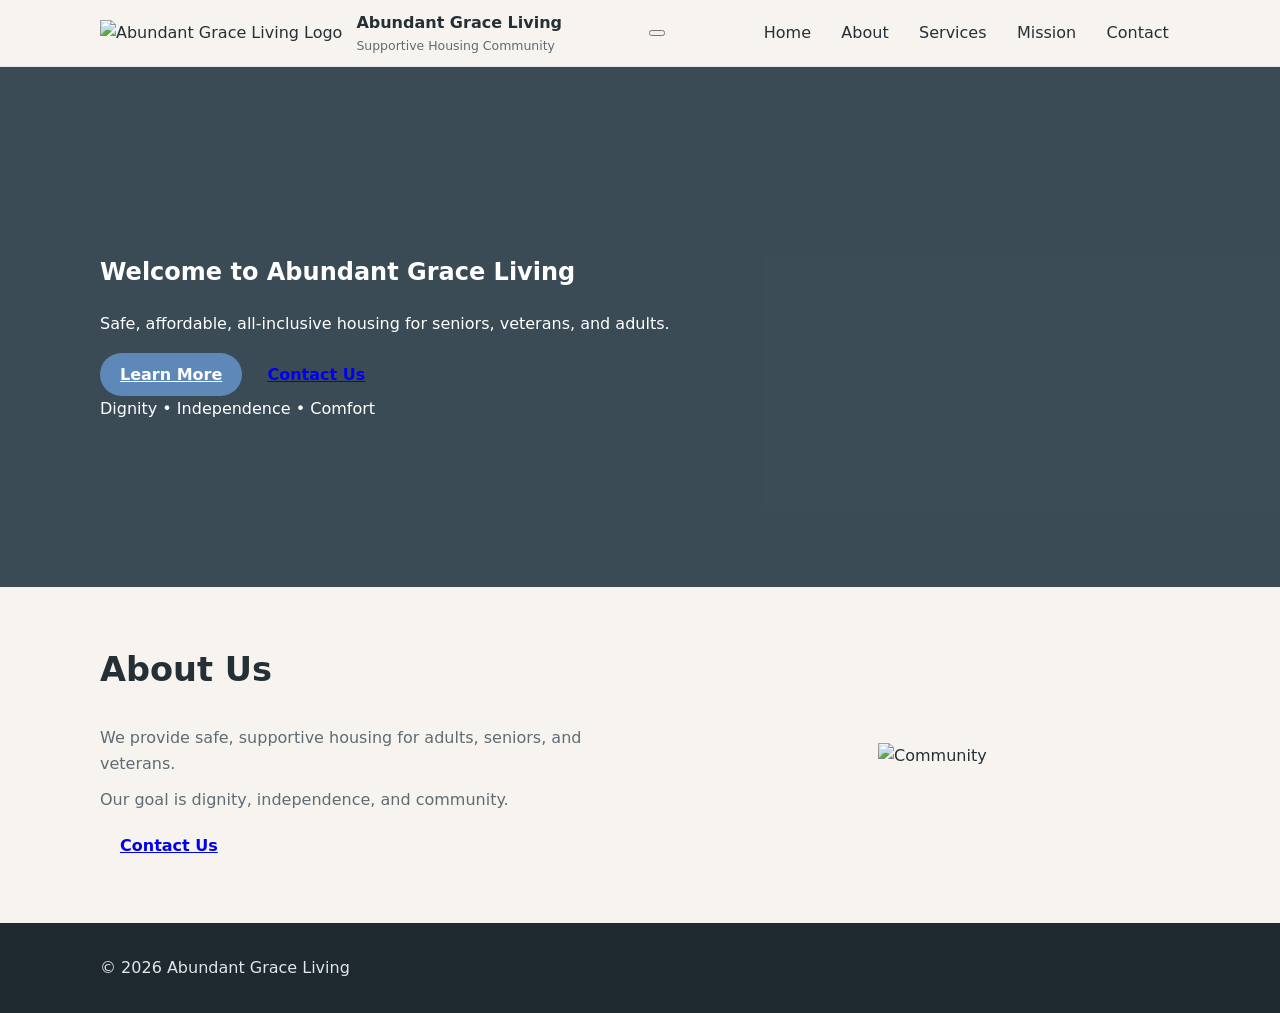
==== commit c452c95f: "Update index.html" ====
--- a/index.html
+++ b/index.html
@@ -4,165 +4,103 @@
   <meta charset="UTF-8" />
   <title>Abundant Grace Living | Safe, Supportive Housing Community</title>
   <meta name="viewport" content="width=device-width, initial-scale=1" />
-  <meta
-    name="description"
-    content="Abundant Grace Living provides safe, affordable housing for seniors, veterans, and adults."
-  />
+  <meta name="description" content="Abundant Grace Living provides safe, affordable, all-inclusive housing for seniors, veterans, and adults seeking a supportive community." />
   <link rel="stylesheet" href="styles.css" />
 </head>
 
 <body>
+  <header class="site-header">
+    <a class="skip-link" href="#main-content">Skip to main content</a>
 
-<header class="site-header">
-  <a class="skip-link" href="#main-content">Skip to main content</a>
+    <div class="header-inner">
+      <a href="index.html" class="brand">
+        <img src="/AGLS/logo2.png" alt="Abundant Grace Living Logo" class="site-logo" />
 
-  <div class="header-inner container">
+        <div class="brand-text">
+          <span class="brand-title">Abundant Grace Living</span>
+          <span class="brand-subtitle">Supportive Housing Community</span>
+        </div>
+      </a>
 
-    <a href="index.html" class="brand">
-      <img src="AGLS/logo2.png" alt="Abundant Grace Living Logo" class="site-logo" />
+      <button class="nav-toggle" aria-expanded="false">
+        <span class="nav-toggle-bar"></span>
+        <span class="nav-toggle-bar"></span>
+        <span class="nav-toggle-bar"></span>
+      </button>
 
-      <div class="brand-text">
-        <span class="brand-title">Abundant Grace Living</span>
-        <span class="brand-subtitle">Supportive Housing Community</span>
+      <nav class="main-nav">
+        <ul>
+          <li><a href="index.html" class="nav-link nav-link-active">Home</a></li>
+          <li><a href="#about" class="nav-link">About</a></li>
+          <li><a href="#services" class="nav-link">Services</a></li>
+          <li><a href="#mission" class="nav-link">Mission</a></li>
+          <li><a href="contact.html" class="nav-link nav-link-accent">Contact</a></li>
+        </ul>
+      </nav>
+    </div>
+  </header>
+
+  <main id="main-content">
+
+    <!-- HERO -->
+    <section class="hero">
+      <div class="hero-media">
+        <div class="hero-image" style="background-image:url('/AGLS/hero-home.jpg')"></div>
+        <div class="hero-overlay"></div>
       </div>
-    </a>
 
-    <button class="nav-toggle" aria-label="Toggle navigation">
-      <span class="nav-toggle-bar"></span>
-      <span class="nav-toggle-bar"></span>
-      <span class="nav-toggle-bar"></span>
-    </button>
+      <div class="hero-content container">
+        <h1>Welcome to Abundant Grace Living</h1>
+        <p class="hero-subtitle">
+          Safe, affordable, all-inclusive housing for seniors, veterans, and adults.
+        </p>
 
-    <nav class="main-nav">
-      <ul>
-        <li><a href="index.html" class="nav-link nav-link-active">Home</a></li>
-        <li><a href="#about" class="nav-link">About</a></li>
-        <li><a href="#services" class="nav-link">Services</a></li>
-        <li><a href="#mission" class="nav-link">Mission</a></li>
-        <li><a href="contact.html" class="nav-link nav-link-accent">Contact</a></li>
-      </ul>
-    </nav>
+        <div class="hero-actions">
+          <a class="btn btn-primary" href="#about">Learn More</a>
+          <a class="btn btn-outline" href="contact.html">Contact Us</a>
+        </div>
 
-  </div>
-</header>
+        <div class="hero-pill">
+          Dignity • Independence • Comfort
+        </div>
+      </div>
+    </section>
 
-<main id="main-content">
+    <!-- ABOUT -->
+    <section id="about" class="section section-light">
+      <div class="container section-grid">
 
-<!-- HERO -->
-<section class="hero">
-  <div class="hero-media">
-    <div class="hero-image" style="background-image:url('AGLS/hero-home.jpg');"></div>
-    <div class="hero-overlay"></div>
-  </div>
+        <div class="section-text">
+          <h2>About Us</h2>
+          <p>We provide safe, supportive housing for adults, seniors, and veterans.</p>
+          <p>Our goal is dignity, independence, and community.</p>
 
-  <div class="hero-content container">
-    <h1>Welcome to Abundant Grace Living</h1>
-    <p class="hero-subtitle">
-      Safe, affordable, supportive housing for seniors, veterans, and adults.
-    </p>
+          <div class="inline-cta">
+            <a class="btn btn-secondary" href="contact.html">Contact Us</a>
+          </div>
+        </div>
 
-    <div class="hero-actions">
-      <a href="#about" class="btn btn-primary">Learn More</a>
-      <a href="contact.html" class="btn btn-outline">Contact</a>
+        <div class="section-media">
+          <figure class="image-card">
+            <img src="/AGLS/about-community.jpg" alt="Community" />
+          </figure>
+        </div>
+
+      </div>
+    </section>
+
+  </main>
+
+  <footer class="site-footer">
+    <div class="container footer-bottom">
+      <span>© <span id="year"></span> Abundant Grace Living</span>
     </div>
+  </footer>
 
-    <div class="hero-pill">
-      Dignity, independence, and peace of mind.
-    </div>
-  </div>
-</section>
+  <script>
+    document.getElementById("year").textContent = new Date().getFullYear();
+  </script>
 
-<!-- ABOUT -->
-<section id="about" class="section section-light">
-  <div class="container section-grid">
-
-    <div class="section-text">
-      <h2>About Us</h2>
-      <p>We provide safe, supportive housing focused on dignity and care.</p>
-      <p>Residents are supported while maintaining independence and comfort.</p>
-
-      <div class="inline-cta">
-        <a href="contact.html" class="btn btn-secondary">Contact Us</a>
-      </div>
-    </div>
-
-    <div class="section-media">
-      <img src="AGLS/about-community.jpg" alt="Community living" class="image-card" />
-    </div>
-
-  </div>
-</section>
-
-<!-- SERVICES -->
-<section id="services" class="section section-soft">
-  <div class="container">
-
-    <div class="section-header">
-      <h2>Services</h2>
-      <p>Care and support tailored to each resident.</p>
-    </div>
-
-    <div class="card-grid">
-
-      <article class="service-card">
-        <h3>Private Rooms</h3>
-        <p>Comfortable private living spaces.</p>
-      </article>
-
-      <article class="service-card">
-        <h3>Medication Management</h3>
-        <p>Safe and organized medication support.</p>
-      </article>
-
-      <article class="service-card">
-        <h3>Daily Support</h3>
-        <p>Help with everyday living needs.</p>
-      </article>
-
-    </div>
-
-  </div>
-</section>
-
-<!-- MISSION -->
-<section id="mission" class="section section-mission">
-  <div class="container mission-inner">
-
-    <h2>Our Mission</h2>
-    <p>
-      To provide safe, affordable housing with dignity, respect, and support for all residents.
-    </p>
-
-    <a href="contact.html" class="btn btn-outline-light">Contact Us</a>
-
-  </div>
-</section>
-
-</main>
-
-<footer class="site-footer">
-
-  <div class="container footer-grid">
-
-    <div>
-      <h2>Abundant Grace Living</h2>
-      <p>Safe, supportive housing community.</p>
-    </div>
-
-    <div>
-      <h3>Contact</h3>
-      <p>Email: Abundantgraceliving@gmail.com</p>
-      <p>Phone: 904-982-8262</p>
-    </div>
-
-  </div>
-
-  <div class="footer-bottom">
-    © <span id="year"></span> Abundant Grace Living
-  </div>
-
-</footer>
-
-<script src="scripts.js"></script>
+  <script src="scripts.js"></script>
 </body>
 </html>
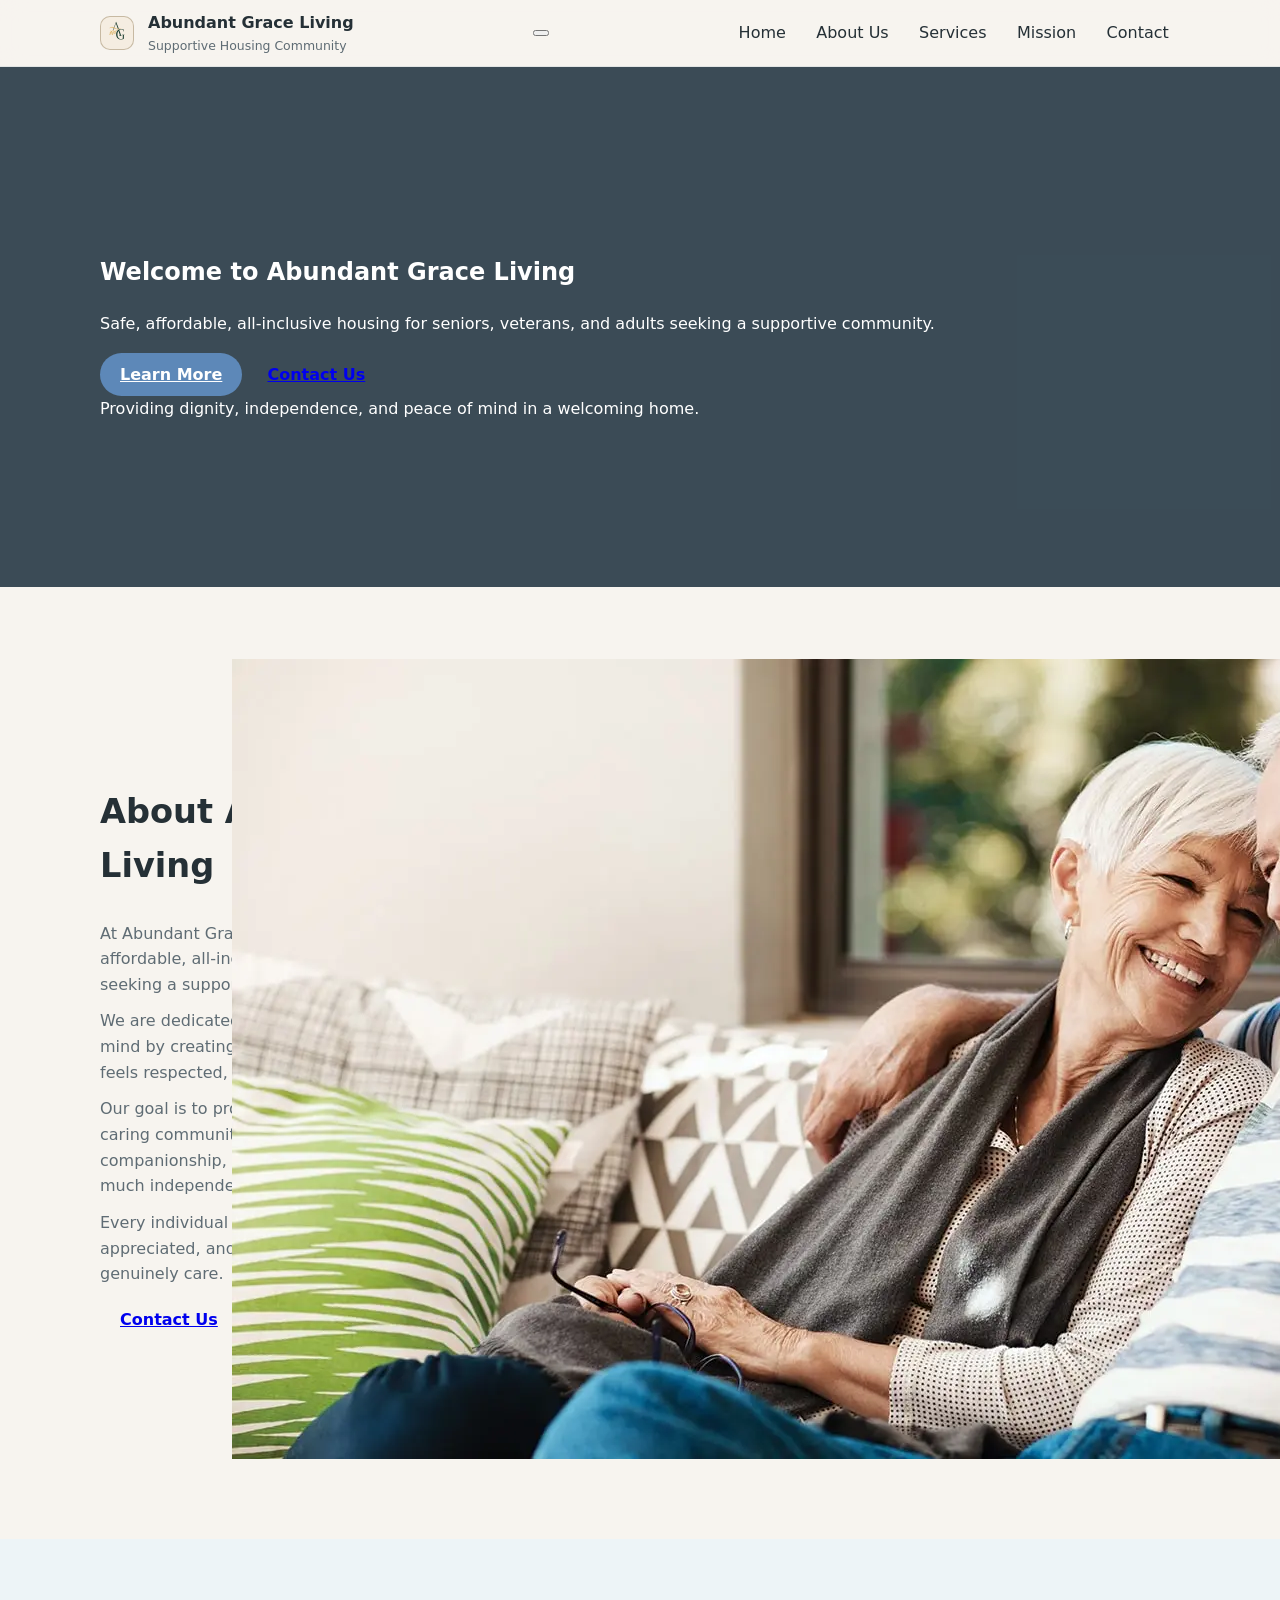
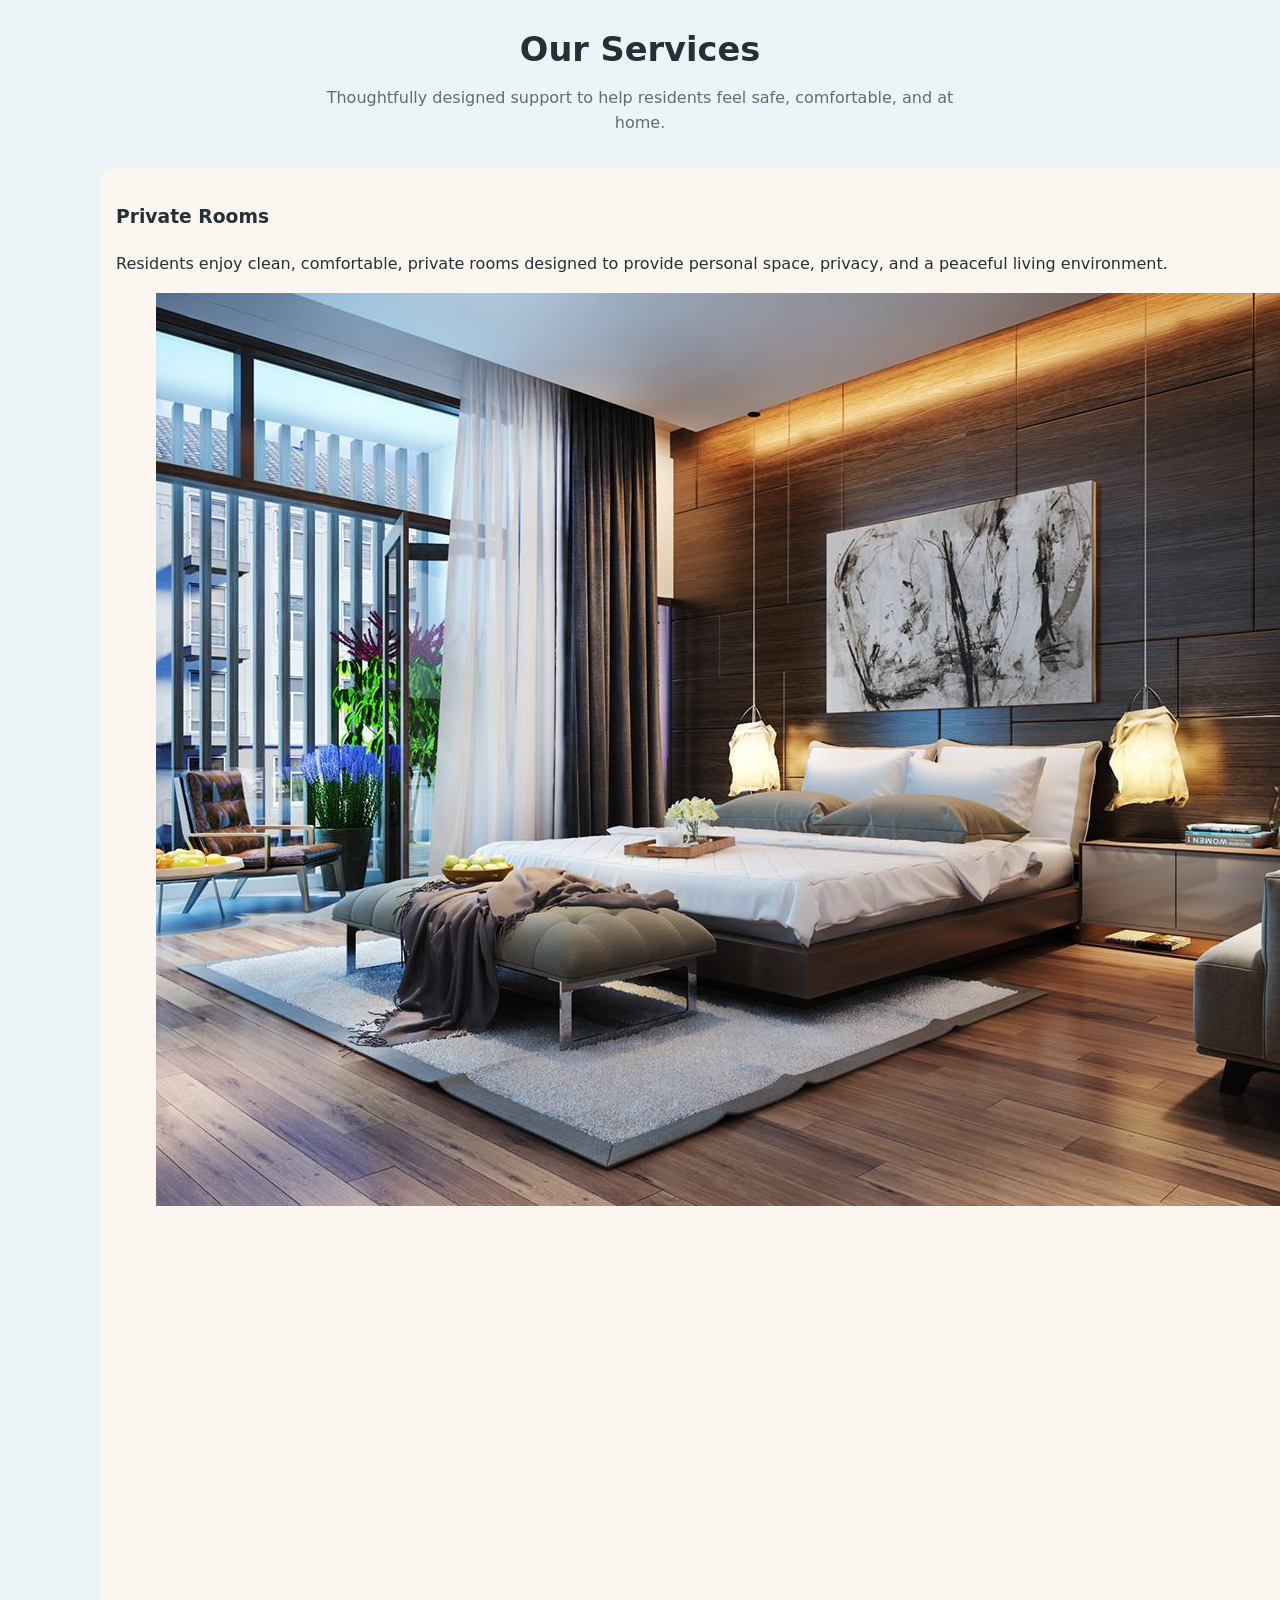
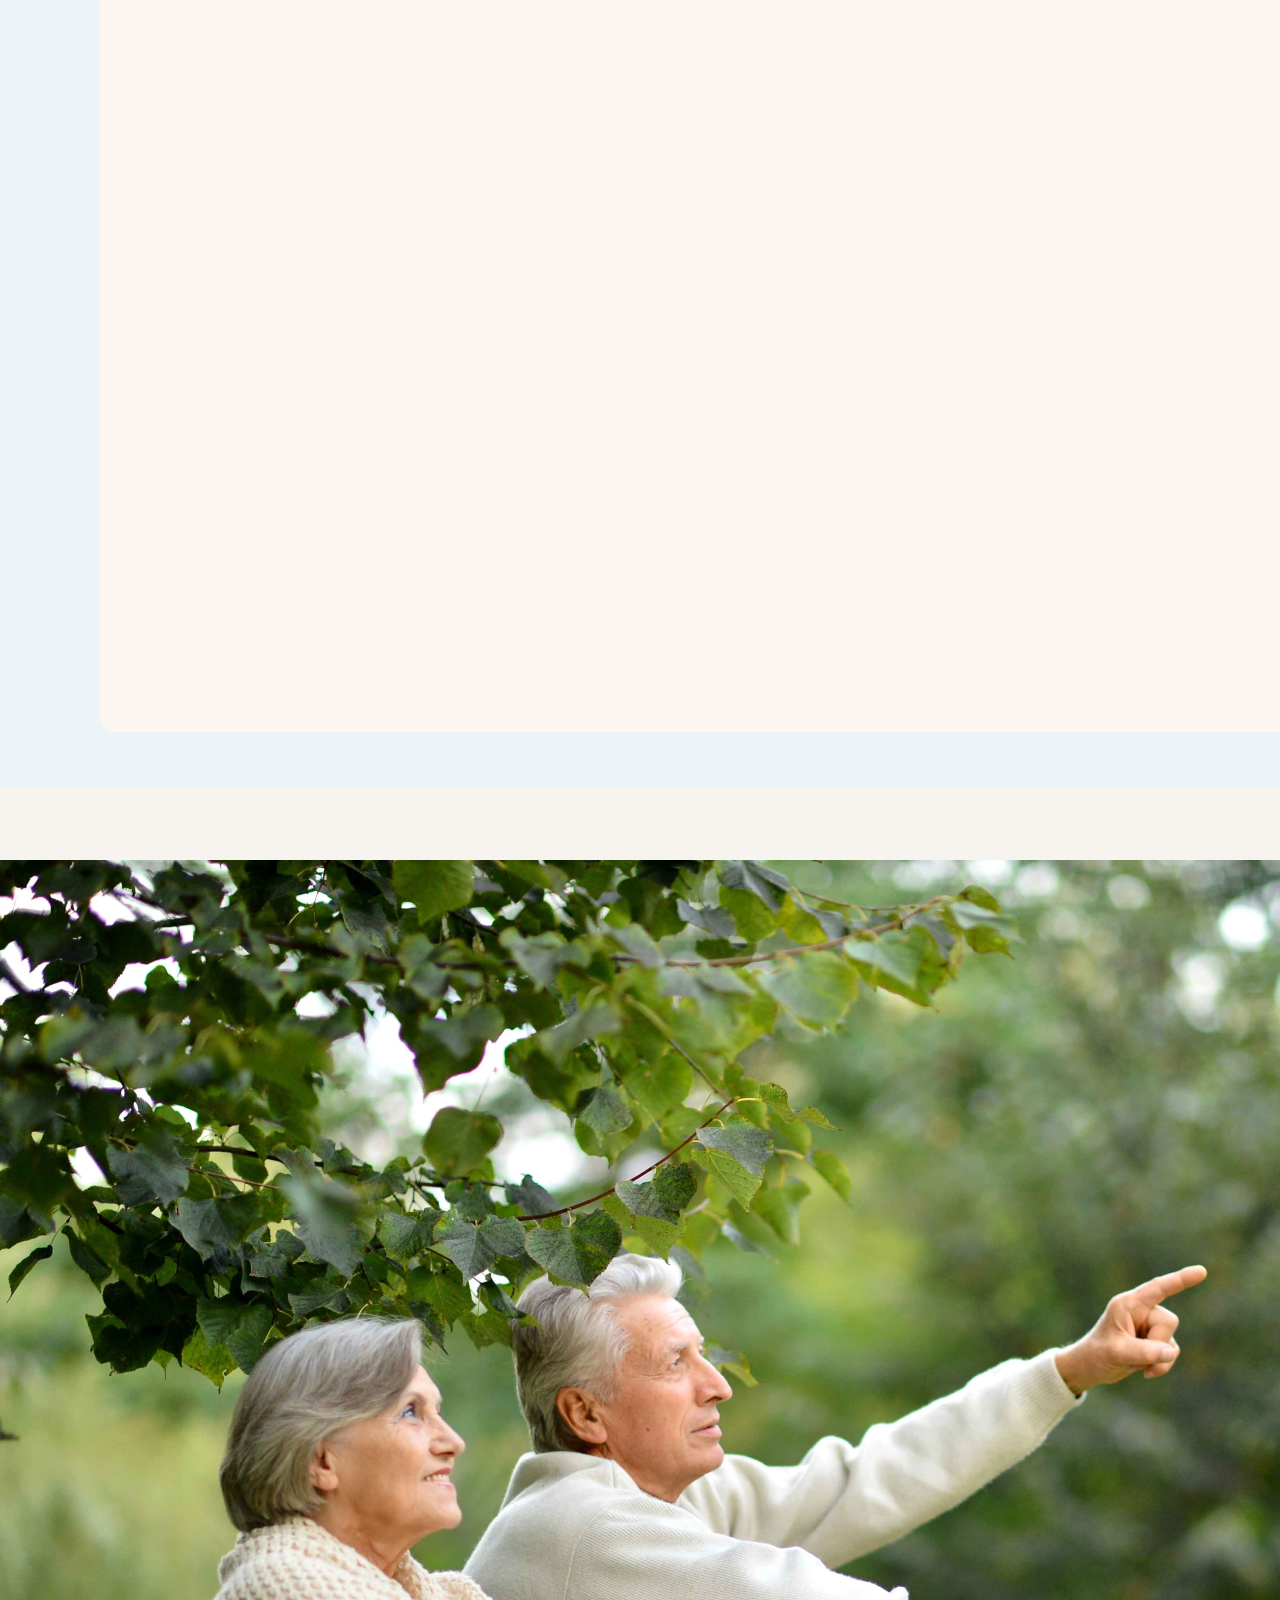
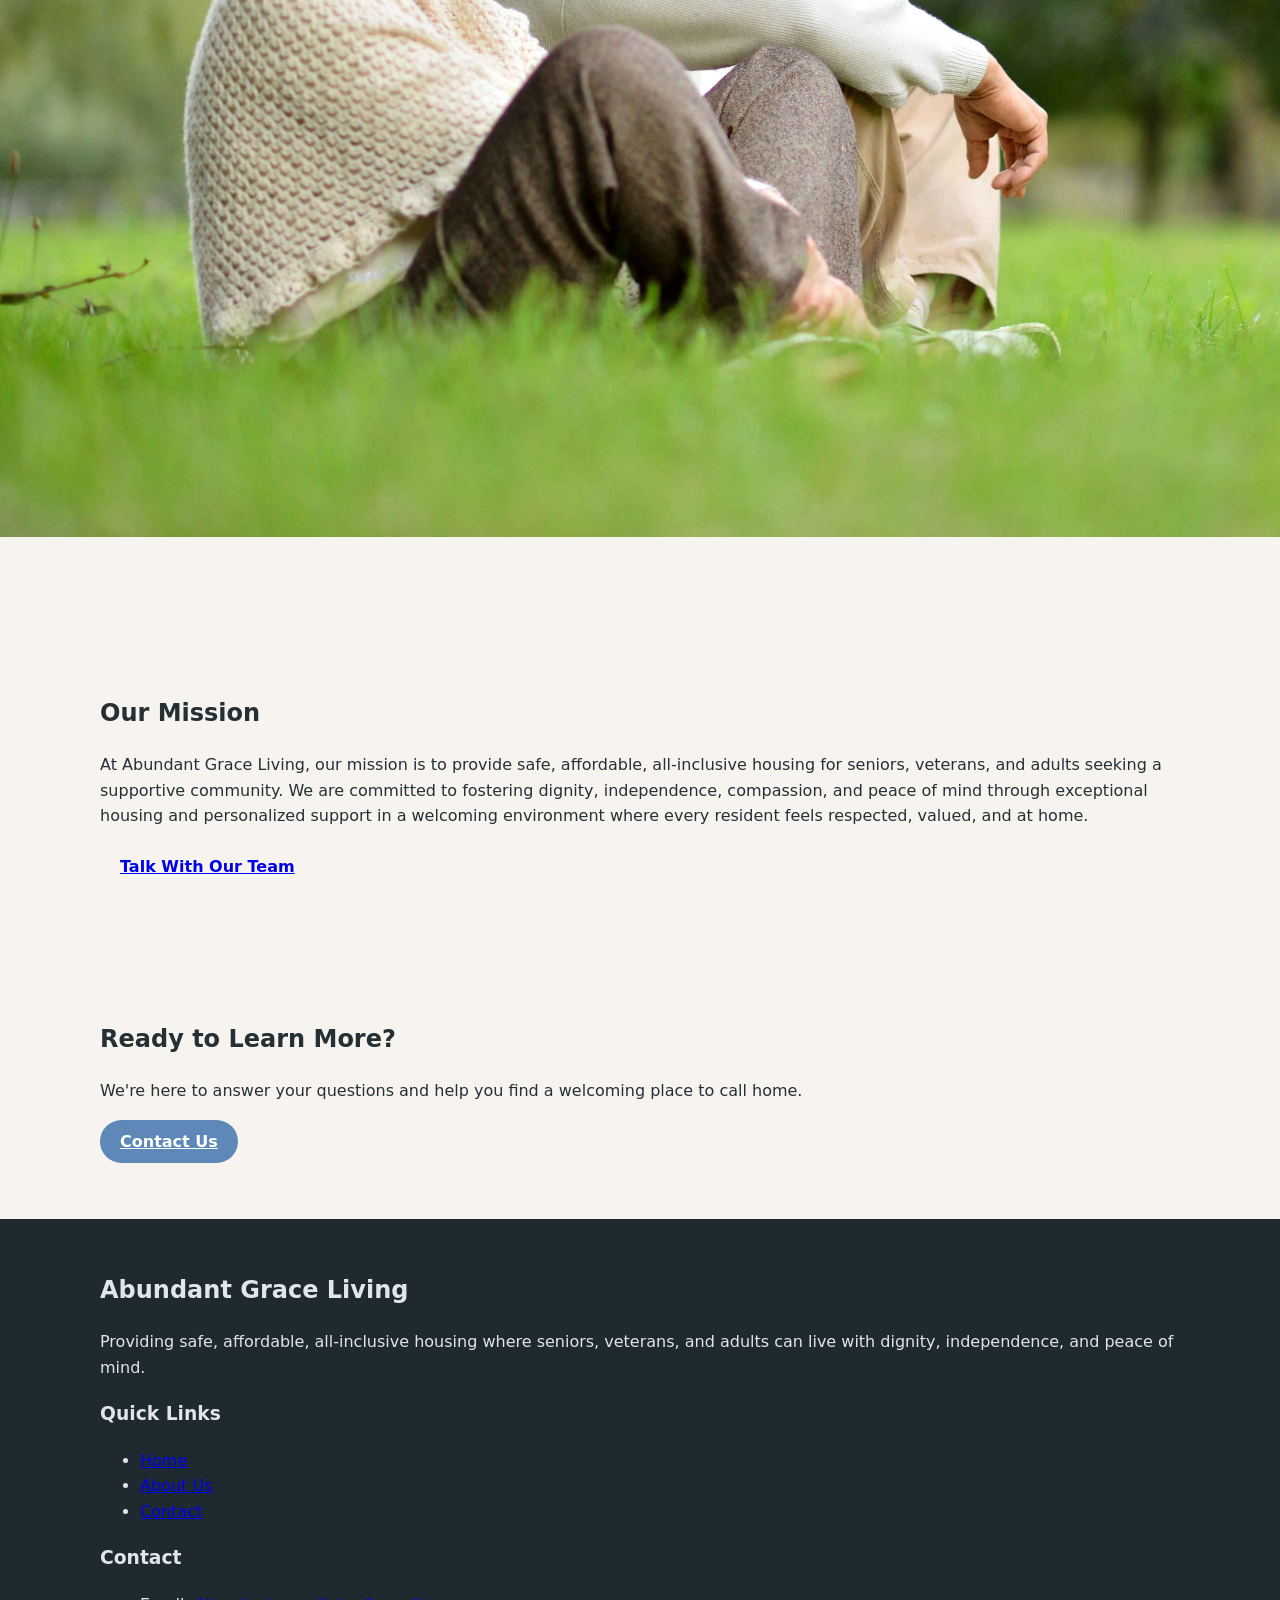
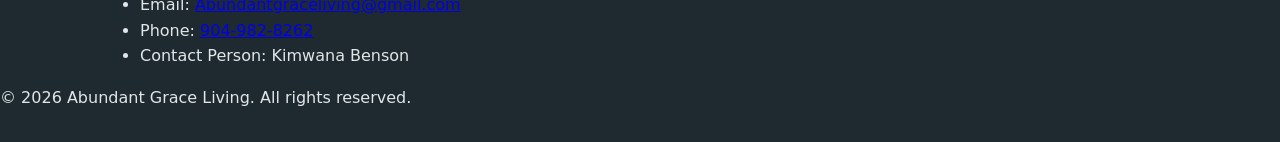
==== commit 03b65023: "Update index.html" ====
--- a/index.html
+++ b/index.html
@@ -4,34 +4,38 @@
   <meta charset="UTF-8" />
   <title>Abundant Grace Living | Safe, Supportive Housing Community</title>
   <meta name="viewport" content="width=device-width, initial-scale=1" />
-  <meta name="description" content="Abundant Grace Living provides safe, affordable, all-inclusive housing for seniors, veterans, and adults seeking a supportive community." />
+  <meta
+    name="description"
+    content="Abundant Grace Living provides safe, affordable, all-inclusive housing for seniors, veterans, and adults seeking a supportive community."
+  />
   <link rel="stylesheet" href="styles.css" />
 </head>
-
 <body>
-  <header class="site-header">
+  <header class="site-header" aria-label="Main navigation">
     <a class="skip-link" href="#main-content">Skip to main content</a>
-
     <div class="header-inner">
-      <a href="index.html" class="brand">
-        <img src="/AGLS/logo2.png" alt="Abundant Grace Living Logo" class="site-logo" />
-
+      <a href="index.html" class="brand" aria-label="Abundant Grace Living home">
+        <img src="/logo2.png" alt="Abundant Grace Living logo" class="brand-mark" />
         <div class="brand-text">
           <span class="brand-title">Abundant Grace Living</span>
           <span class="brand-subtitle">Supportive Housing Community</span>
         </div>
       </a>
 
-      <button class="nav-toggle" aria-expanded="false">
+      <button
+        class="nav-toggle"
+        aria-expanded="false"
+        aria-label="Toggle navigation"
+      >
         <span class="nav-toggle-bar"></span>
         <span class="nav-toggle-bar"></span>
         <span class="nav-toggle-bar"></span>
       </button>
 
-      <nav class="main-nav">
+      <nav class="main-nav" aria-label="Primary">
         <ul>
           <li><a href="index.html" class="nav-link nav-link-active">Home</a></li>
-          <li><a href="#about" class="nav-link">About</a></li>
+          <li><a href="#about" class="nav-link">About Us</a></li>
           <li><a href="#services" class="nav-link">Services</a></li>
           <li><a href="#mission" class="nav-link">Mission</a></li>
           <li><a href="contact.html" class="nav-link nav-link-accent">Contact</a></li>
@@ -41,66 +45,294 @@
   </header>
 
   <main id="main-content">
-
-    <!-- HERO -->
-    <section class="hero">
-      <div class="hero-media">
-        <div class="hero-image" style="background-image:url('/AGLS/hero-home.jpg')"></div>
+    <!-- Hero -->
+    <section
+      class="hero"
+      aria-labelledby="hero-heading"
+    >
+      <div class="hero-media" aria-hidden="true">
+        <div
+          class="hero-image"
+          role="img"
+          aria-label="A beautiful modern residential home at sunrise with happy seniors walking outside, green landscaping, and warm lighting."
+          style="background-image: url('/hero-home.jpg');"
+        ></div>
         <div class="hero-overlay"></div>
       </div>
-
-      <div class="hero-content container">
-        <h1>Welcome to Abundant Grace Living</h1>
+      <div class="hero-content container animate-on-scroll">
+        <h1 id="hero-heading">Welcome to Abundant Grace Living</h1>
         <p class="hero-subtitle">
-          Safe, affordable, all-inclusive housing for seniors, veterans, and adults.
+          Safe, affordable, all-inclusive housing for seniors, veterans, and adults
+          seeking a supportive community.
         </p>
-
         <div class="hero-actions">
-          <a class="btn btn-primary" href="#about">Learn More</a>
-          <a class="btn btn-outline" href="contact.html">Contact Us</a>
-        </div>
-
+          <a href="#about" class="btn btn-primary">Learn More</a>
+          <a href="contact.html" class="btn btn-outline">Contact Us</a>
+        </div>
         <div class="hero-pill">
-          Dignity • Independence • Comfort
-        </div>
-      </div>
-    </section>
-
-    <!-- ABOUT -->
-    <section id="about" class="section section-light">
+          Providing dignity, independence, and peace of mind in a welcoming home.
+        </div>
+      </div>
+    </section>
+
+    <!-- About -->
+    <section id="about" class="section section-light" aria-labelledby="about-heading">
       <div class="container section-grid">
-
-        <div class="section-text">
-          <h2>About Us</h2>
-          <p>We provide safe, supportive housing for adults, seniors, and veterans.</p>
-          <p>Our goal is dignity, independence, and community.</p>
-
+        <div class="section-text animate-on-scroll">
+          <h2 id="about-heading">About Abundant Grace Living</h2>
+          <p>
+            At Abundant Grace Living, our mission is to provide safe, affordable,
+            all-inclusive housing for seniors, veterans, and adults seeking a
+            supportive community.
+          </p>
+          <p>
+            We are dedicated to fostering dignity, independence, and peace of mind
+            by creating a welcoming environment where every resident feels
+            respected, valued, and truly at home.
+          </p>
+          <p>
+            Our goal is to provide more than just housing—we strive to create a
+            caring community where residents can enjoy comfort, security,
+            companionship, and personalized support while maintaining as much
+            independence as possible.
+          </p>
+          <p>
+            Every individual deserves to live in a place where they feel safe,
+            appreciated, and surrounded by compassionate people who genuinely care.
+          </p>
           <div class="inline-cta">
-            <a class="btn btn-secondary" href="contact.html">Contact Us</a>
+            <a href="contact.html" class="btn btn-secondary">Contact Us</a>
           </div>
         </div>
-
-        <div class="section-media">
+        <div class="section-media animate-on-scroll">
           <figure class="image-card">
-            <img src="/AGLS/about-community.jpg" alt="Community" />
+            <img
+              src="/about-community.jpg"
+              alt="Smiling seniors sitting together in a comfortable living room talking with a caregiver."
+              loading="lazy"
+            />
           </figure>
         </div>
-
-      </div>
-    </section>
-
+      </div>
+    </section>
+
+    <!-- Services -->
+    <section
+      id="services"
+      class="section section-soft"
+      aria-labelledby="services-heading"
+    >
+      <div class="container">
+        <header class="section-header animate-on-scroll">
+          <h2 id="services-heading">Our Services</h2>
+          <p>
+            Thoughtfully designed support to help residents feel safe, comfortable,
+            and at home.
+          </p>
+        </header>
+
+        <div class="card-grid">
+          <!-- Private Rooms -->
+          <article class="service-card animate-on-scroll">
+            <div class="service-body">
+              <h3>Private Rooms</h3>
+              <p>
+                Residents enjoy clean, comfortable, private rooms designed to
+                provide personal space, privacy, and a peaceful living
+                environment.
+              </p>
+            </div>
+            <figure class="service-image">
+              <img
+                src="/private-room.jpg"
+                alt="A clean furnished private bedroom with natural lighting."
+                loading="lazy"
+              />
+            </figure>
+          </article>
+
+          <!-- Medication Management -->
+          <article class="service-card animate-on-scroll">
+            <div class="service-body">
+              <h3>Medication Management</h3>
+              <p>
+                Our medication management services help residents stay on schedule
+                with prescribed medications while promoting health, safety, and
+                peace of mind.
+              </p>
+            </div>
+            <figure class="service-image">
+              <img
+                src="/medication-management.jpg"
+                alt="A caregiver helping organize medication in a weekly pill organizer."
+                loading="lazy"
+              />
+            </figure>
+          </article>
+
+          <!-- Support Services -->
+          <article class="service-card animate-on-scroll">
+            <div class="service-body">
+              <h3>Support Services</h3>
+              <p>
+                We provide compassionate support services that help residents
+                maintain independence while receiving assistance with daily living
+                needs.
+              </p>
+            </div>
+            <figure class="service-image">
+              <img
+                src="/support-services.jpg"
+                alt="A caregiver assisting a senior with daily activities while smiling."
+                loading="lazy"
+              />
+            </figure>
+          </article>
+        </div>
+      </div>
+    </section>
+
+    <!-- Why Choose Us -->
+    <section
+      class="section section-light"
+      aria-labelledby="why-heading"
+    >
+      <div class="container section-grid section-grid-reverse">
+        <div class="section-text animate-on-scroll">
+          <h2 id="why-heading">Why Choose Abundant Grace Living</h2>
+          <div class="feature-grid">
+            <article class="feature-card">
+              <h3>Safe Housing</h3>
+              <p>
+                A secure environment where residents can feel protected and
+                comfortable every day.
+              </p>
+            </article>
+            <article class="feature-card">
+              <h3>Affordable Living</h3>
+              <p>
+                Affordable, all-inclusive housing with transparent pricing and no
+                unnecessary stress.
+              </p>
+            </article>
+            <article class="feature-card">
+              <h3>Caring Community</h3>
+              <p>
+                A welcoming atmosphere built around compassion, friendship, and
+                respect.
+              </p>
+            </article>
+            <article class="feature-card">
+              <h3>Personalized Support</h3>
+              <p>
+                Every resident receives individualized attention based on their
+                unique needs.
+              </p>
+            </article>
+          </div>
+          <div class="inline-cta">
+            <a href="contact.html" class="btn btn-primary">Schedule a Conversation</a>
+          </div>
+        </div>
+        <div class="section-media animate-on-scroll">
+          <figure class="image-card">
+            <img
+              src="/happy-residents.jpg"
+              alt="Several seniors and veterans enjoying conversation outside in a peaceful garden."
+              loading="lazy"
+            />
+          </figure>
+        </div>
+      </div>
+    </section>
+
+    <!-- Mission -->
+    <section
+      id="mission"
+      class="section section-mission"
+      aria-labelledby="mission-heading"
+    >
+      <div class="container mission-inner animate-on-scroll">
+        <h2 id="mission-heading">Our Mission</h2>
+        <p>
+          At Abundant Grace Living, our mission is to provide safe, affordable,
+          all-inclusive housing for seniors, veterans, and adults seeking a
+          supportive community. We are committed to fostering dignity,
+          independence, compassion, and peace of mind through exceptional housing
+          and personalized support in a welcoming environment where every resident
+          feels respected, valued, and at home.
+        </p>
+        <a href="contact.html" class="btn btn-outline-light">
+          Talk With Our Team
+        </a>
+      </div>
+    </section>
+
+    <!-- Call to Action -->
+    <section
+      class="section section-cta"
+      aria-labelledby="cta-heading"
+    >
+      <div
+        class="cta-background"
+        role="img"
+        aria-label="A welcoming front entrance of a beautiful residential home with warm evening lighting."
+        style="background-image: url('/cta-home.jpg');"
+      ></div>
+      <div class="cta-overlay"></div>
+      <div class="container cta-inner animate-on-scroll">
+        <h2 id="cta-heading">Ready to Learn More?</h2>
+        <p>
+          We're here to answer your questions and help you find a welcoming place
+          to call home.
+        </p>
+        <a href="contact.html" class="btn btn-primary btn-lg">
+          Contact Us
+        </a>
+      </div>
+    </section>
   </main>
 
-  <footer class="site-footer">
-    <div class="container footer-bottom">
-      <span>© <span id="year"></span> Abundant Grace Living</span>
+  <footer class="site-footer" aria-label="Footer">
+    <div class="container footer-grid">
+      <div class="footer-brand">
+        <h2>Abundant Grace Living</h2>
+        <p class="footer-mission">
+          Providing safe, affordable, all-inclusive housing where seniors,
+          veterans, and adults can live with dignity, independence, and peace of
+          mind.
+        </p>
+      </div>
+
+      <nav class="footer-nav" aria-label="Quick links">
+        <h3>Quick Links</h3>
+        <ul>
+          <li><a href="index.html">Home</a></li>
+          <li><a href="#about">About Us</a></li>
+          <li><a href="contact.html">Contact</a></li>
+        </ul>
+      </nav>
+
+      <div class="footer-contact">
+        <h3>Contact</h3>
+        <ul>
+          <li>
+            Email:
+            <a href="mailto:Abundantgraceliving@gmail.com">Abundantgraceliving@gmail.com</a>
+          </li>
+          <li>
+            Phone:
+            <a href="tel:19049828262">904-982-8262</a>
+          </li>
+          <li>Contact Person: Kimwana Benson</li>
+        </ul>
+      </div>
+    </div>
+    <div class="footer-bottom">
+      <span>&copy; <span id="year"></span> Abundant Grace Living. All rights reserved.</span>
     </div>
   </footer>
 
-  <script>
-    document.getElementById("year").textContent = new Date().getFullYear();
-  </script>
-
-  <script src="scripts.js"></script>
+  <script type="module" src="scripts.js"></script>
 </body>
 </html>
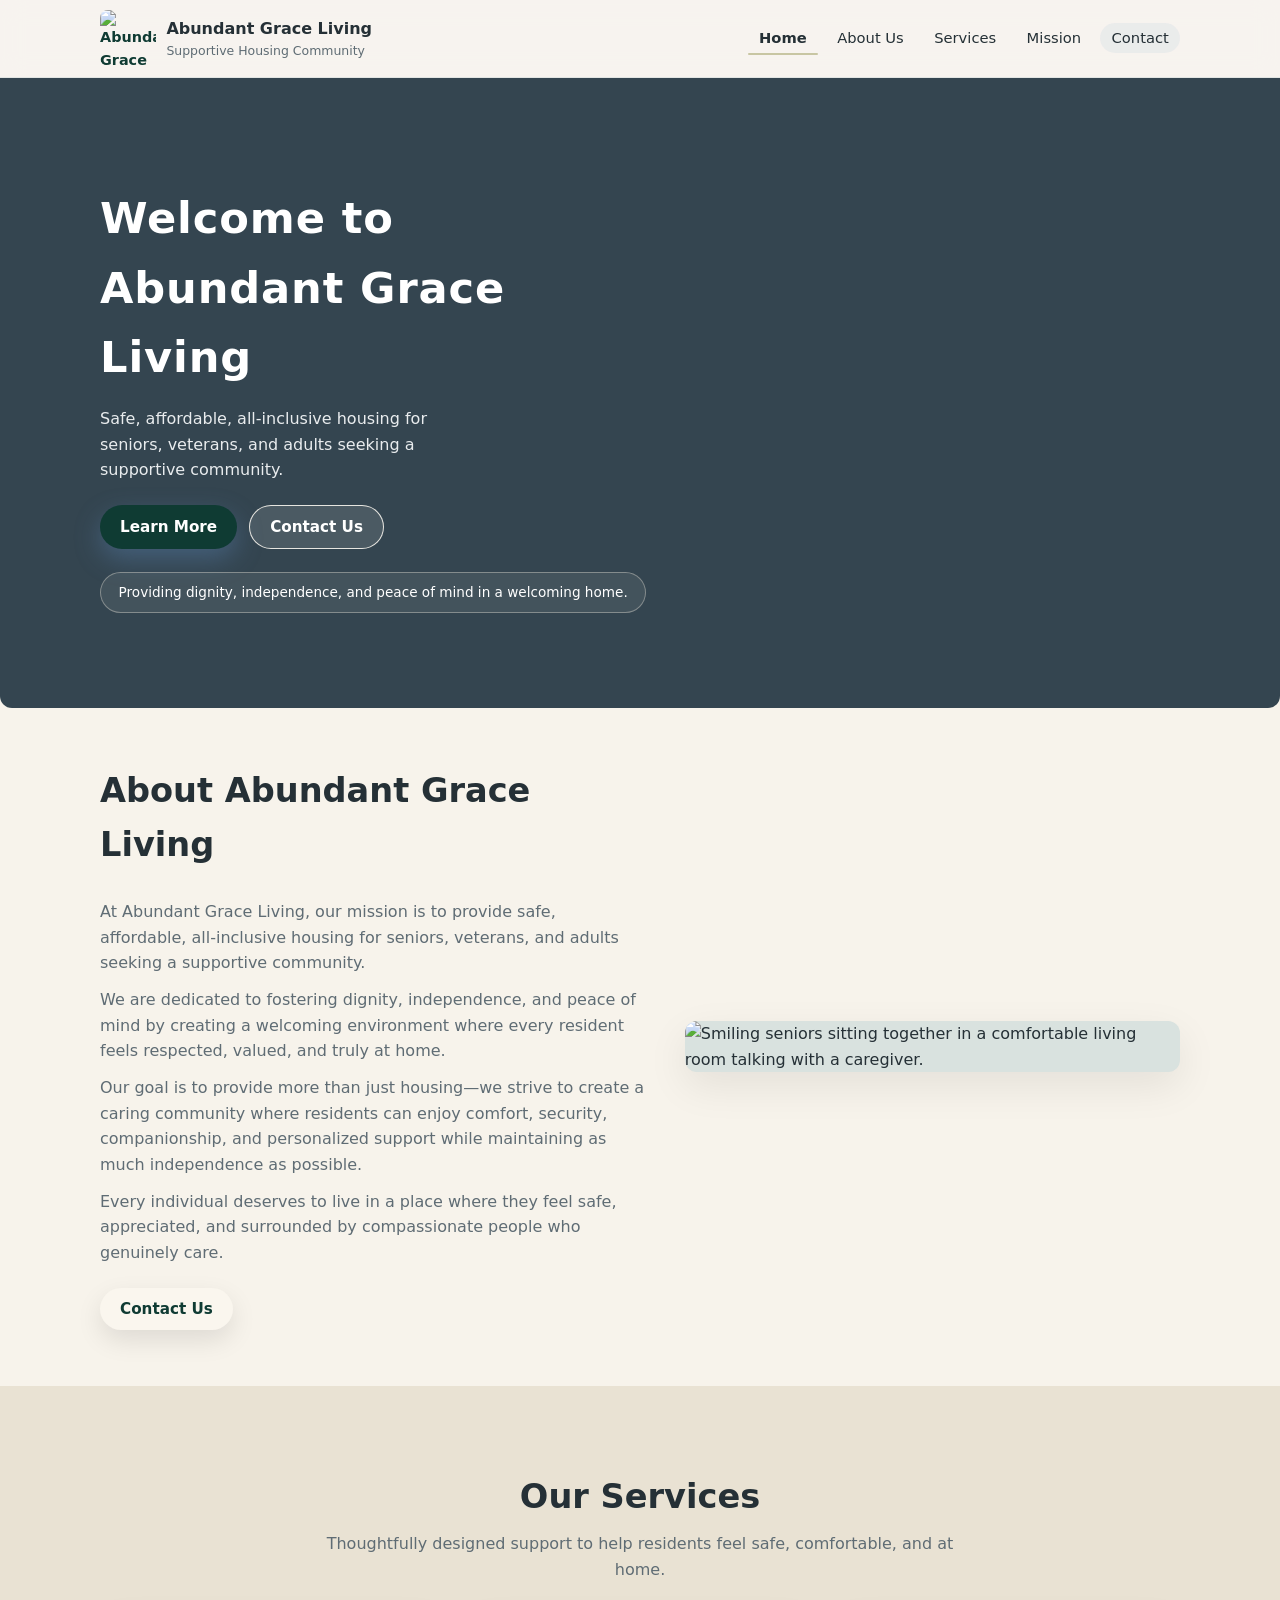
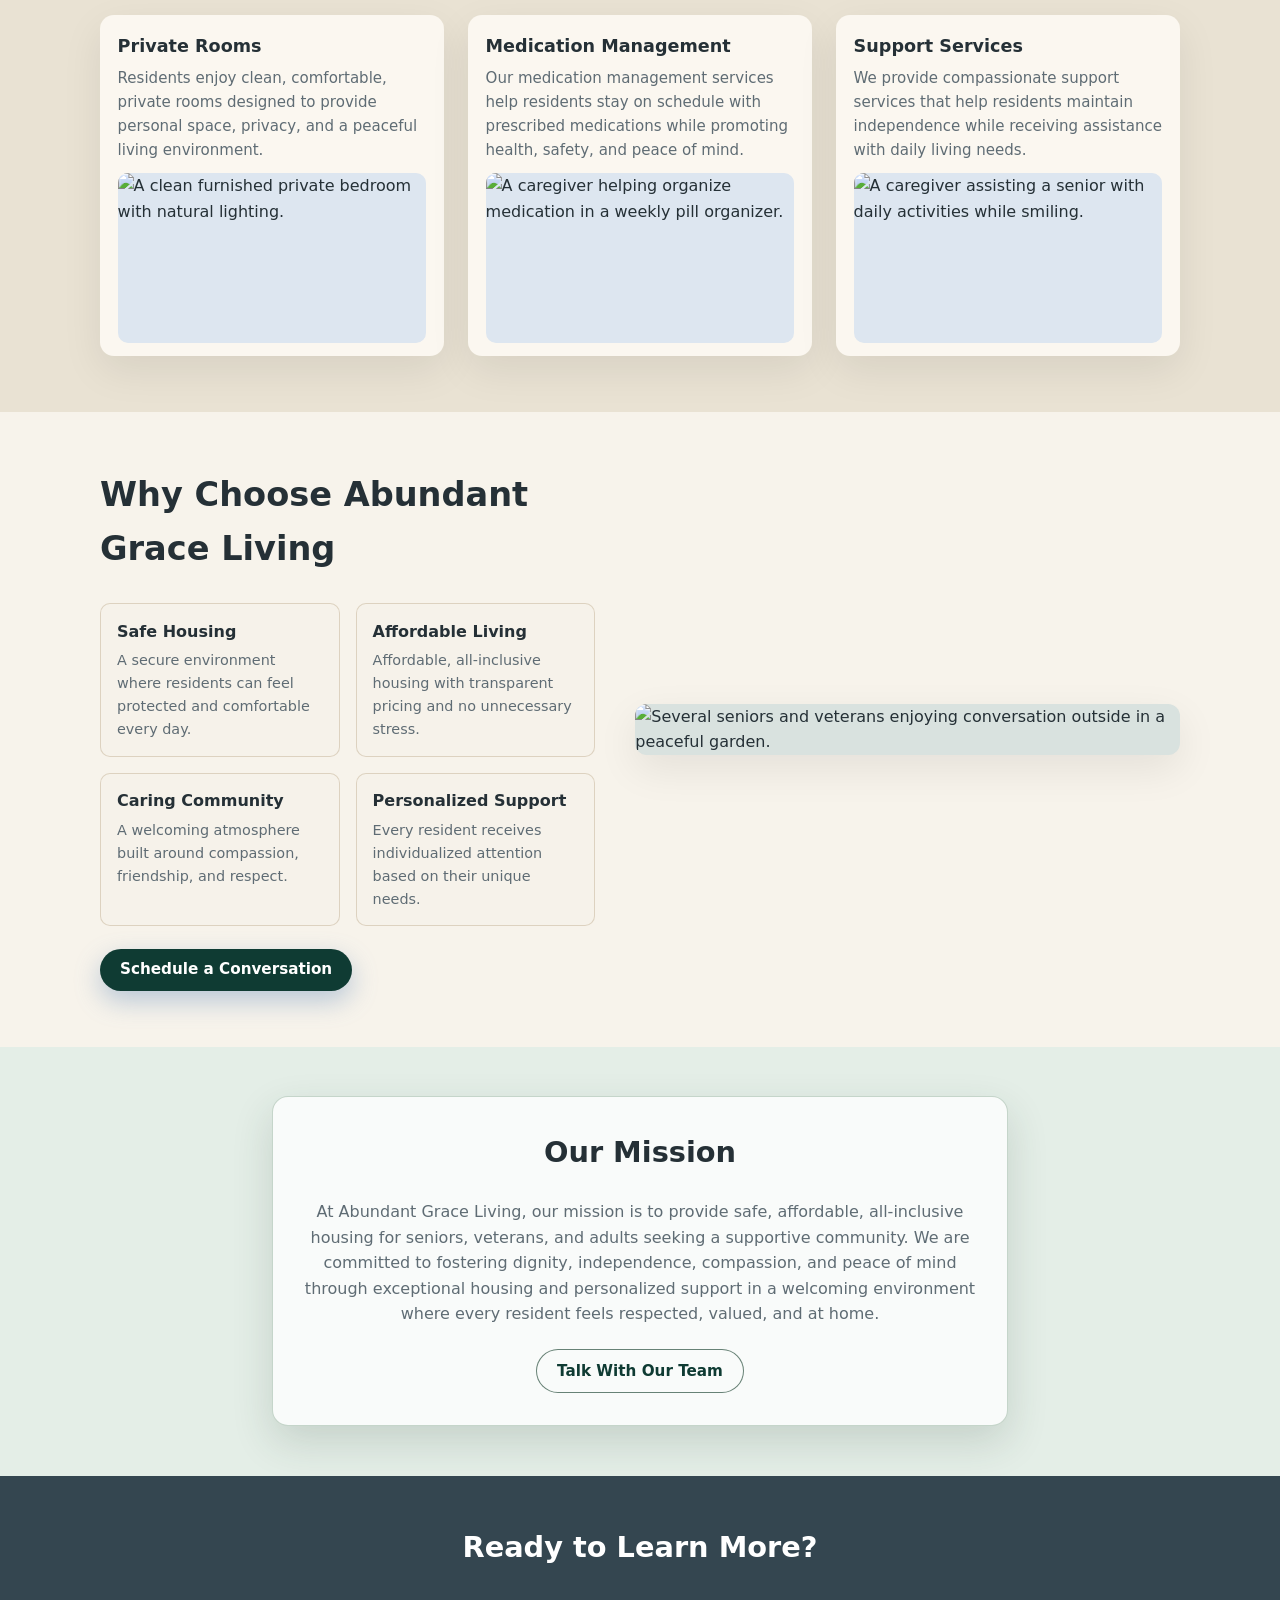
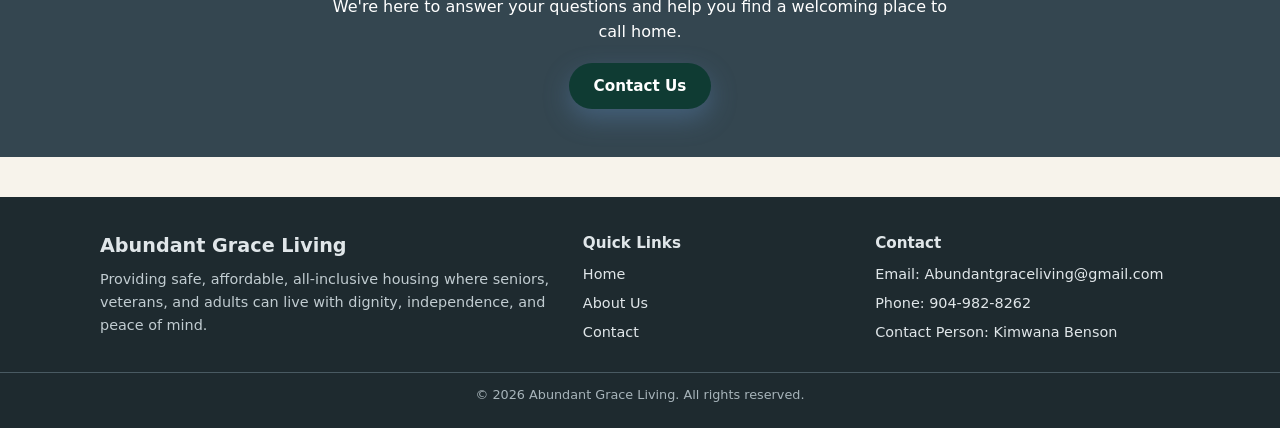
==== commit 114fb955: "Update index.html" ====
--- a/index.html
+++ b/index.html
@@ -15,7 +15,7 @@
     <a class="skip-link" href="#main-content">Skip to main content</a>
     <div class="header-inner">
       <a href="index.html" class="brand" aria-label="Abundant Grace Living home">
-        <img src="/logo2.png" alt="Abundant Grace Living logo" class="brand-mark" />
+        <img src="/AGLS/logo2.png" alt="Abundant Grace Living logo" class="brand-mark" />
         <div class="brand-text">
           <span class="brand-title">Abundant Grace Living</span>
           <span class="brand-subtitle">Supportive Housing Community</span>
@@ -55,7 +55,7 @@
           class="hero-image"
           role="img"
           aria-label="A beautiful modern residential home at sunrise with happy seniors walking outside, green landscaping, and warm lighting."
-          style="background-image: url('/hero-home.jpg');"
+          style="background-image: url('/AGLS/hero-home.jpg');"
         ></div>
         <div class="hero-overlay"></div>
       </div>
@@ -107,7 +107,7 @@
         <div class="section-media animate-on-scroll">
           <figure class="image-card">
             <img
-              src="/about-community.jpg"
+              src="/AGLS/about-community.jpg"
               alt="Smiling seniors sitting together in a comfortable living room talking with a caregiver."
               loading="lazy"
             />
@@ -144,7 +144,7 @@
             </div>
             <figure class="service-image">
               <img
-                src="/private-room.jpg"
+                src="/AGLS/private-room.jpg"
                 alt="A clean furnished private bedroom with natural lighting."
                 loading="lazy"
               />
@@ -163,7 +163,7 @@
             </div>
             <figure class="service-image">
               <img
-                src="/medication-management.jpg"
+                src="/AGLS/medication-management.jpg"
                 alt="A caregiver helping organize medication in a weekly pill organizer."
                 loading="lazy"
               />
@@ -182,7 +182,7 @@
             </div>
             <figure class="service-image">
               <img
-                src="/support-services.jpg"
+                src="/AGLS/support-services.jpg"
                 alt="A caregiver assisting a senior with daily activities while smiling."
                 loading="lazy"
               />
@@ -237,7 +237,7 @@
         <div class="section-media animate-on-scroll">
           <figure class="image-card">
             <img
-              src="/happy-residents.jpg"
+              src="/AGLS/happy-residents.jpg"
               alt="Several seniors and veterans enjoying conversation outside in a peaceful garden."
               loading="lazy"
             />
@@ -277,7 +277,7 @@
         class="cta-background"
         role="img"
         aria-label="A welcoming front entrance of a beautiful residential home with warm evening lighting."
-        style="background-image: url('/cta-home.jpg');"
+        style="background-image: url('/AGLS/cta-home.jpg');"
       ></div>
       <div class="cta-overlay"></div>
       <div class="container cta-inner animate-on-scroll">
--- a/styles.css
+++ b/styles.css
@@ -1,26 +1,21 @@
 /* Base styles */
 
 :root {
-  --color-bg: #f7f4ef;
-  --color-bg-soft: #edf4f7;
-  --color-bg-mission: #e2ede6;
-  --color-sage: #7fa48b;
-  --color-sage-deep: #547766;
-  --color-blue-soft: #5d88b8;
-  --color-gold: #c79b4b;
-
+  --color-bg: #F7F3EB;
+  --color-bg-soft: #E9E2D3;
+  --color-bg-mission: #F7F3EB;
+  --color-sage: #C8C6A3;
+  --color-sage-deep: #0F3B33;
+  --color-blue-soft: #0F3B33;
+  --color-gold: #B8862E;
   --color-text: #253036;
   --color-text-muted: #5f6c74;
   --color-white: #ffffff;
-
   --shadow-soft: 0 14px 40px rgba(0, 0, 0, 0.08);
-
   --radius-card: 14px;
   --radius-pill: 999px;
-
   --transition-fast: 0.18s ease-out;
   --transition-med: 0.25s ease;
-
   --max-width: 1120px;
 }
 
@@ -36,7 +31,8 @@
 
 body {
   margin: 0;
-  font-family: system-ui, -apple-system, BlinkMacSystemFont, "Segoe UI", sans-serif;
+  font-family: system-ui, -apple-system, BlinkMacSystemFont, "Segoe UI",
+    sans-serif;
   color: var(--color-text);
   background-color: var(--color-bg);
   line-height: 1.6;
@@ -98,8 +94,6 @@
   margin: 0;
 }
 
-/* Grid */
-
 .section-grid {
   display: grid;
   grid-template-columns: minmax(0, 1.1fr) minmax(0, 1fr);
@@ -126,7 +120,7 @@
   justify-content: center;
 }
 
-/* Header */
+/* Header / nav */
 
 .site-header {
   position: sticky;
@@ -150,23 +144,25 @@
 /* Brand */
 
 .brand {
-  display: flex;
+  display: inline-flex;
   align-items: center;
-  gap: 14px;
   text-decoration: none;
   color: inherit;
+  gap: 0.65rem;
 }
 
 .brand-mark {
-  width: 34px;
-  height: 34px;
-  border-radius: 10px;
-  background: #f5ede1;
-  border: 1px solid rgba(162, 144, 112, 0.55);
-  display: flex;
-  align-items: center;
-  justify-content: center;
+  width: 56px;
+  height: 56px;
+  border-radius: 8px;
+  background-color: transparent;
+  border: none;
+  box-shadow: none;
+  display: block;
+  object-fit: contain;
+  -o-object-fit: contain;
   font-weight: 700;
+  font-size: 0.9rem;
   color: var(--color-sage-deep);
 }
 
@@ -176,8 +172,8 @@
 }
 
 .brand-title {
+  font-weight: 600;
   font-size: 1rem;
-  font-weight: 600;
 }
 
 .brand-subtitle {
@@ -189,29 +185,88 @@
 
 .main-nav ul {
   display: flex;
+  align-items: center;
   gap: 0.5rem;
-  list-style: none;
   margin: 0;
   padding: 0;
+  list-style: none;
 }
 
 .nav-link {
+  position: relative;
   padding: 0.4rem 0.7rem;
   border-radius: 999px;
   text-decoration: none;
+  font-size: 0.92rem;
   color: var(--color-text);
-  transition: var(--transition-fast);
+  transition: background-color var(--transition-fast), color var(--transition-fast),
+    box-shadow var(--transition-fast), transform var(--transition-fast);
+}
+
+.nav-link::after {
+  content: "";
+  position: absolute;
+  inset: auto 0 -2px;
+  height: 2px;
+  border-radius: 999px;
+  background: var(--color-sage);
+  transform: scaleX(0);
+  transform-origin: center;
+  transition: transform var(--transition-fast);
+}
+
+.nav-link:hover::after {
+  transform: scaleX(1);
 }
 
 .nav-link:hover {
-  background: rgba(127, 164, 139, 0.12);
+  background-color: rgba(126, 164, 139, 0.08);
+}
+
+.nav-link-active {
+  font-weight: 600;
+}
+
+.nav-link-active::after {
+  transform: scaleX(1);
+}
+
+.nav-link-accent {
+  background: rgba(95, 136, 184, 0.08);
+  border-radius: 999px;
+}
+
+.nav-link-accent.nav-link-active {
+  background: var(--color-blue-soft);
+  color: var(--color-white);
+  box-shadow: 0 8px 20px rgba(93, 136, 184, 0.35);
+}
+
+/* Nav toggle (mobile) */
+
+.nav-toggle {
+  border: none;
+  background: transparent;
+  padding: 0.2rem;
+  cursor: pointer;
+  display: none;
+}
+
+.nav-toggle-bar {
+  display: block;
+  width: 20px;
+  height: 2px;
+  margin: 3px 0;
+  border-radius: 999px;
+  background-color: var(--color-text);
+  transition: transform var(--transition-fast), opacity var(--transition-fast);
 }
 
 /* Hero */
 
 .hero {
   position: relative;
-  min-height: 520px;
+  min-height: clamp(460px, 70vh, 640px);
   display: flex;
   align-items: center;
   color: var(--color-white);
@@ -220,18 +275,64 @@
 .hero-media {
   position: absolute;
   inset: 0;
+  overflow: hidden;
+  border-radius: 0 0 12px 12px;
+}
+
+.hero-image {
+  position: absolute;
+  inset: 0;
+  background-size: cover;
+  background-position: center;
+  transform: scale(1.04);
+  transform-origin: center;
+  filter: saturate(1.1) contrast(1.05);
 }
 
 .hero-overlay {
   position: absolute;
   inset: 0;
-  background: rgba(26, 46, 60, 0.85);
-}
+  background-color: rgba(26, 46, 60, 0.88);
+}
+
+/* Hero content */
 
 .hero-content {
   position: relative;
   z-index: 1;
-  padding: 4rem 1.25rem;
+  padding: 4.25rem 1.25rem 3.5rem;
+}
+
+.hero-content h1 {
+  max-width: 18ch;
+  font-size: clamp(2rem, 3vw + 1rem, 2.7rem);
+  margin: 0 0 0.9rem;
+  letter-spacing: 0.02em;
+}
+
+.hero-subtitle {
+  max-width: 38ch;
+  font-size: 1rem;
+  margin: 0 0 1.4rem;
+  color: rgba(249, 251, 252, 0.92);
+}
+
+.hero-actions {
+  display: flex;
+  flex-wrap: wrap;
+  gap: 0.75rem;
+  margin-bottom: 1.4rem;
+}
+
+.hero-pill {
+  display: inline-flex;
+  align-items: center;
+  gap: 0.3rem;
+  padding: 0.55rem 1.1rem;
+  border-radius: var(--radius-pill);
+  background: rgba(247, 244, 239, 0.08);
+  border: 1px solid rgba(230, 225, 214, 0.4);
+  font-size: 0.85rem;
 }
 
 /* Buttons */
@@ -242,40 +343,499 @@
   justify-content: center;
   padding: 0.55rem 1.25rem;
   border-radius: 999px;
+  border: none;
+  font-size: 0.95rem;
   font-weight: 600;
+  text-decoration: none;
   cursor: pointer;
-  transition: var(--transition-fast);
+  transition: transform var(--transition-fast), box-shadow var(--transition-fast),
+    background-color var(--transition-fast), color var(--transition-fast);
 }
 
 .btn-primary {
-  background: var(--color-blue-soft);
+  background-color: var(--color-blue-soft);
   color: var(--color-white);
+  box-shadow: 0 10px 26px rgba(93, 136, 184, 0.4);
 }
 
 .btn-primary:hover {
-  transform: translateY(-2px);
-}
-
-/* Cards */
+  transform: translateY(-1px);
+  box-shadow: 0 18px 40px rgba(93, 136, 184, 0.5);
+}
+
+.btn-outline {
+  border: 1px solid rgba(248, 244, 238, 0.9);
+  background: rgba(245, 243, 237, 0.12);
+  color: var(--color-white);
+}
+
+.btn-outline:hover {
+  background: rgba(245, 243, 237, 0.22);
+}
+
+.btn-secondary {
+  background: #faf6ee;
+  color: var(--color-sage-deep);
+  box-shadow: 0 10px 26px rgba(0, 0, 0, 0.1);
+}
+
+.btn-secondary:hover {
+  background: #f7f3ea;
+}
+
+.btn-outline-light {
+  border: 1px solid rgba(78, 109, 94, 0.85);
+  background: rgba(250, 252, 251, 0.06);
+  color: var(--color-sage-deep);
+}
+
+.btn-outline-light:hover {
+  background: rgba(250, 252, 251, 0.12);
+}
+
+.btn-lg {
+  padding-inline: 1.55rem;
+  padding-block: 0.7rem;
+}
+
+/* Inline CTA */
+
+.inline-cta {
+  margin-top: 1.4rem;
+  display: flex;
+  flex-wrap: wrap;
+  align-items: center;
+  gap: 0.75rem;
+}
+
+.inline-note {
+  font-size: 0.88rem;
+  color: var(--color-text-muted);
+}
+
+/* Cards / images */
+
+.image-card {
+  border-radius: 12px;
+  overflow: hidden;
+  background: #d9e2df;
+  box-shadow: var(--shadow-soft);
+  margin: 0;
+}
+
+.image-card img {
+  width: 100%;
+  height: 100%;
+  display: block;
+  object-fit: cover;
+}
+
+/* Services */
 
 .card-grid {
   display: grid;
-  grid-template-columns: repeat(3, 1fr);
+  grid-template-columns: repeat(3, minmax(0, 1fr));
   gap: 1.5rem;
 }
 
 .service-card {
   background: #fbf7f0;
-  border-radius: var(--radius-card);
-  padding: 1rem;
-}
-
-/* Contact */
+  border-radius: 14px;
+  box-shadow: var(--shadow-soft);
+  padding: 1.1rem 1.1rem 0.8rem;
+  display: grid;
+  grid-template-columns: auto;
+  grid-template-rows: auto auto;
+  gap: 0.7rem;
+  min-height: 100%;
+  transition: transform var(--transition-med), box-shadow var(--transition-med);
+}
+
+.service-card:hover {
+  transform: translateY(-4px);
+  box-shadow: 0 20px 46px rgba(0, 0, 0, 0.12);
+}
+
+.service-icon {
+  width: 38px;
+  height: 38px;
+  border-radius: 12px;
+  background-color: #f5ede1;
+  display: flex;
+  align-items: center;
+  justify-content: center;
+  color: var(--color-gold);
+  font-size: 1.3rem;
+}
+
+.service-body h3 {
+  font-size: 1.1rem;
+  margin: 0 0 0.35rem;
+}
+
+.service-body p {
+  margin: 0;
+  color: var(--color-text-muted);
+  font-size: 0.94rem;
+}
+
+.service-image {
+  margin: 0;
+  border-radius: 10px;
+  overflow: hidden;
+  background: #dde6f0;
+}
+
+.service-image img {
+  display: block;
+  width: 100%;
+  height: 170px;
+  object-fit: cover;
+}
+
+/* Simple icons using pseudo graphics */
+
+.icon-bed::before,
+.icon-medical::before,
+.icon-hands::before {
+  content: "";
+  display: block;
+}
+
+.icon-bed::before {
+  width: 22px;
+  height: 14px;
+  border-radius: 5px;
+  background: linear-gradient(135deg, #f9f5ee, #f0e2cd);
+  box-shadow: inset 0 0 0 1px rgba(164, 139, 101, 0.35);
+  position: relative;
+}
+
+.icon-medical::before {
+  width: 18px;
+  height: 18px;
+  border-radius: 6px;
+  background: linear-gradient(145deg, #f7f2f2, #f2dcdc);
+  box-shadow: inset 0 0 0 1px rgba(182, 114, 114, 0.5);
+}
+
+.icon-medical::after {
+  content: "";
+  position: relative;
+  display: block;
+  width: 10px;
+  height: 2px;
+  background: #b65151;
+  border-radius: 999px;
+  box-shadow: 0 4px 0 #b65151;
+  top: -7px;
+  left: 4px;
+}
+
+.icon-hands::before {
+  width: 22px;
+  height: 14px;
+  border-radius: 999px 999px 4px 4px;
+  background: linear-gradient(145deg, #f5ebe0, #e7d1ba);
+  box-shadow: inset 0 -1px 0 rgba(161, 122, 82, 0.6);
+}
+
+/* Features */
+
+.feature-grid {
+  display: grid;
+  grid-template-columns: repeat(2, minmax(0, 1fr));
+  gap: 1rem;
+  margin-top: 1.5rem;
+}
+
+.feature-card {
+  background: #f6f2ea;
+  border-radius: 10px;
+  padding: 0.9rem 1rem;
+  border: 1px solid rgba(206, 191, 166, 0.6);
+}
+
+.feature-card h3 {
+  margin: 0 0 0.3rem;
+  font-size: 1rem;
+}
+
+.feature-card p {
+  margin: 0;
+  color: var(--color-text-muted);
+  font-size: 0.9rem;
+}
+
+/* Mission */
+
+.section-mission {
+  background: #e4eee7;
+  padding: 3.1rem 0;
+}
+
+.mission-inner {
+  max-width: 46rem;
+  margin: 0 auto;
+  text-align: center;
+  background: #f9fbfa;
+  border-radius: 16px;
+  padding: 2rem 1.8rem;
+  border: 1px solid rgba(163, 189, 171, 0.6);
+  box-shadow: 0 16px 40px rgba(38, 61, 51, 0.16);
+}
+
+.mission-inner h2 {
+  margin-top: 0;
+  font-size: 1.8rem;
+}
+
+.mission-inner p {
+  margin: 0 0 1.4rem;
+  color: var(--color-text-muted);
+}
+
+/* CTA */
+
+.section-cta {
+  position: relative;
+  padding: 3rem 0;
+  color: var(--color-white);
+}
+
+.cta-background {
+  position: absolute;
+  inset: 0;
+  background-size: cover;
+  background-position: center;
+  filter: saturate(1.02) contrast(1.03);
+  transform: scale(1.02);
+}
+
+.cta-overlay {
+  position: absolute;
+  inset: 0;
+  background-color: rgba(32, 51, 64, 0.9);
+}
+
+.cta-inner {
+  position: relative;
+  z-index: 1;
+  max-width: 42rem;
+  text-align: center;
+}
+
+.cta-inner h2 {
+  margin-top: 0;
+  font-size: 1.8rem;
+}
+
+.cta-inner p {
+  margin: 0 0 1.1rem;
+}
+
+/* Contact hero */
+
+.contact-hero {
+  position: relative;
+  color: var(--color-white);
+  padding: 3.4rem 0 2.3rem;
+}
+
+.contact-hero-image {
+  position: absolute;
+  inset: 0;
+  background-size: cover;
+  background-position: center;
+  transform: scale(1.02);
+}
+
+.contact-hero-overlay {
+  position: absolute;
+  inset: 0;
+  background-color: rgba(30, 49, 61, 0.92);
+}
+
+.contact-hero-inner {
+  position: relative;
+  z-index: 1;
+  max-width: 40rem;
+}
+
+.contact-hero-inner h1 {
+  font-size: clamp(1.7rem, 2.4vw + 1rem, 2.2rem);
+  margin: 0 0 0.7rem;
+}
+
+.contact-hero-inner p {
+  margin: 0;
+  color: #e9f0f5;
+}
+
+/* Contact grid */
 
 .contact-grid {
   display: grid;
-  grid-template-columns: 1fr 1fr;
+  grid-template-columns: minmax(0, 0.9fr) minmax(0, 1.1fr);
   gap: 2rem;
+  align-items: flex-start;
+}
+
+.contact-info h2 {
+  margin-top: 0;
+}
+
+.contact-info p {
+  color: var(--color-text-muted);
+}
+
+.contact-list {
+  list-style: none;
+  padding: 0;
+  margin: 1.1rem 0 0.5rem;
+}
+
+.contact-list li {
+  margin-bottom: 0.7rem;
+}
+
+.contact-label {
+  display: block;
+  font-size: 0.82rem;
+  text-transform: uppercase;
+  letter-spacing: 0.06em;
+  color: var(--color-text-muted);
+}
+
+.contact-value {
+  display: inline-block;
+  font-size: 0.98rem;
+  color: var(--color-text);
+  text-decoration: none;
+}
+
+.contact-value:hover {
+  text-decoration: underline;
+}
+
+.contact-note {
+  font-size: 0.86rem;
+  color: var(--color-text-muted);
+}
+
+/* Contact form */
+
+.contact-form-card {
+  background: #fbf7f0;
+  border-radius: 14px;
+  padding: 1.4rem 1.4rem 1.5rem;
+  box-shadow: var(--shadow-soft);
+  border: 1px solid rgba(189, 205, 213, 0.6);
+}
+
+.contact-form-card h2 {
+  margin-top: 0;
+  margin-bottom: 0.8rem;
+}
+
+.contact-form {
+  display: grid;
+  gap: 0.8rem;
+}
+
+.form-row {
+  display: flex;
+  flex-direction: column;
+  gap: 0.25rem;
+}
+
+.form-row label {
+  font-size: 0.9rem;
+  font-weight: 500;
+}
+
+.form-row input,
+.form-row textarea {
+  border-radius: 12px;
+  border: 1px solid rgba(162, 180, 192, 0.8);
+  padding: 0.55rem 0.7rem;
+  font: inherit;
+  background: #fbfbfb;
+  transition: border-color var(--transition-fast),
+    box-shadow var(--transition-fast), background-color var(--transition-fast);
+}
+
+.form-row input:focus,
+.form-row textarea:focus {
+  outline: none;
+  border-color: var(--color-blue-soft);
+  background: #ffffff;
+  box-shadow: 0 0 0 3px rgba(93, 136, 184, 0.2);
+}
+
+.form-row textarea {
+  resize: vertical;
+}
+
+.form-helper {
+  font-size: 0.8rem;
+  color: var(--color-text-muted);
+  margin-top: 0.4rem;
+}
+
+.form-status {
+  margin-top: 0.5rem;
+  font-size: 0.85rem;
+}
+
+/* FAQ */
+
+.faq-list {
+  max-width: 48rem;
+  margin: 0 auto;
+  display: grid;
+  gap: 0.7rem;
+}
+
+.faq-item {
+  background: var(--color-white);
+  border-radius: 16px;
+  border: 1px solid rgba(189, 205, 213, 0.8);
+  box-shadow: 0 14px 32px rgba(0, 0, 0, 0.06);
+}
+
+.faq-question {
+  width: 100%;
+  padding: 0.8rem 1rem;
+  border: none;
+  background: transparent;
+  display: flex;
+  align-items: center;
+  justify-content: space-between;
+  text-align: left;
+  font: inherit;
+  cursor: pointer;
+}
+
+.faq-question span:first-child {
+  font-size: 0.98rem;
+}
+
+.faq-icon {
+  font-weight: 700;
+  font-size: 1.2rem;
+  color: var(--color-sage-deep);
+}
+
+.faq-answer {
+  padding: 0 1rem 0.8rem;
+  border-top: 1px solid rgba(210, 220, 225, 0.8);
+}
+
+.faq-answer p {
+  margin: 0.6rem 0 0;
+  font-size: 0.92rem;
+  color: var(--color-text-muted);
 }
 
 /* Footer */
@@ -283,22 +843,205 @@
 .site-footer {
   background: #1e2a2f;
   color: #e0e6e9;
-  padding: 2rem 0;
+  padding: 2.1rem 0 1.4rem;
+  margin-top: 2.5rem;
+}
+
+.footer-grid {
+  display: grid;
+  grid-template-columns: minmax(0, 1.2fr) minmax(0, 0.7fr) minmax(0, 0.8fr);
+  gap: 1.6rem;
+}
+
+.footer-brand h2 {
+  margin: 0 0 0.4rem;
+  font-size: 1.2rem;
+}
+
+.footer-mission {
+  margin: 0;
+  font-size: 0.9rem;
+  color: #c1ccd1;
+}
+
+.footer-nav h3,
+.footer-contact h3 {
+  margin: 0 0 0.5rem;
+  font-size: 0.95rem;
+}
+
+.footer-nav ul,
+.footer-contact ul {
+  list-style: none;
+  padding: 0;
+  margin: 0;
+}
+
+.footer-nav li,
+.footer-contact li {
+  margin-bottom: 0.35rem;
+  font-size: 0.9rem;
+}
+
+.footer-nav a,
+.footer-contact a {
+  color: inherit;
+  text-decoration: none;
+}
+
+.footer-nav a:hover,
+.footer-contact a:hover {
+  text-decoration: underline;
+}
+
+.footer-bottom {
+  margin-top: 1.4rem;
+  border-top: 1px solid rgba(103, 123, 132, 0.6);
+  padding-top: 0.8rem;
+  font-size: 0.8rem;
+  text-align: center;
+  color: #a7b4ba;
+}
+
+/* Animations */
+
+@keyframes fade-up {
+  from {
+    opacity: 0;
+    transform: translateY(16px);
+  }
+  to {
+    opacity: 1;
+    transform: translateY(0);
+  }
+}
+
+.animate-on-scroll {
+  opacity: 0;
+  transform: translateY(10px);
+  transition: opacity 0.35s ease-out, transform 0.35s ease-out;
+}
+
+.animate-on-scroll.is-visible {
+  opacity: 1;
+  transform: translateY(0);
 }
 
 /* Responsive */
 
 @media (max-width: 900px) {
+  .section {
+    padding: 3rem 0;
+  }
+
+  .header-inner {
+    padding-inline: 1rem;
+  }
+
+  .nav-toggle {
+    display: inline-block;
+  }
+
+  .main-nav {
+    position: absolute;
+    top: 100%;
+    right: 0;
+    left: 0;
+    background: rgba(248, 245, 240, 0.98);
+    border-bottom: 1px solid rgba(192, 204, 209, 0.5);
+    transform-origin: top;
+    transform: scaleY(0.9);
+    opacity: 0;
+    visibility: hidden;
+    pointer-events: none;
+    transition: opacity var(--transition-fast),
+      transform var(--transition-fast), visibility var(--transition-fast);
+  }
+
+  .main-nav.open {
+    opacity: 1;
+    visibility: visible;
+    pointer-events: auto;
+    transform: scaleY(1);
+  }
+
+  .main-nav ul {
+    flex-direction: column;
+    align-items: flex-start;
+    padding: 0.5rem 1rem 0.8rem;
+    gap: 0.2rem;
+  }
+
+  .nav-link {
+    padding: 0.45rem 0.6rem;
+  }
+
   .section-grid,
-  .section-grid-reverse,
-  .card-grid,
+  .section-grid-reverse {
+    grid-template-columns: minmax(0, 1fr);
+  }
+
+  .card-grid {
+    grid-template-columns: minmax(0, 1fr);
+  }
+
+  .feature-grid {
+    grid-template-columns: minmax(0, 1fr);
+  }
+
   .contact-grid {
-    grid-template-columns: 1fr;
-  }
-}
+    grid-template-columns: minmax(0, 1fr);
+  }
+
+  .footer-grid {
+    grid-template-columns: minmax(0, 1fr);
+  }
+
+  .hero-content {
+    padding-top: 3.4rem;
+    padding-bottom: 2.6rem;
+  }
+
+  .hero {
+    min-height: 420px;
+  }
+
+  .contact-hero {
+    padding-top: 3.1rem;
+  }
+}
+
+@media (max-width: 600px) {
+  .hero-content h1 {
+    font-size: 1.9rem;
+  }
+
+  .hero-subtitle {
+    font-size: 0.96rem;
+  }
+
+  .service-image img {
+    height: 150px;
+  }
+
+  .mission-inner {
+    padding-inline: 1.2rem;
+  }
+}
+
+/* Small adjustments for prefers-reduced-motion */
 
 @media (prefers-reduced-motion: reduce) {
-  * {
-    transition: none !important;
-  }
-}
+  html {
+    scroll-behavior: auto;
+  }
+
+  *,
+  *::before,
+  *::after {
+    scroll-behavior: auto !important;
+    animation-duration: 0.001ms !important;
+    animation-iteration-count: 1 !important;
+    transition-duration: 0.001ms !important;
+  }
+}
